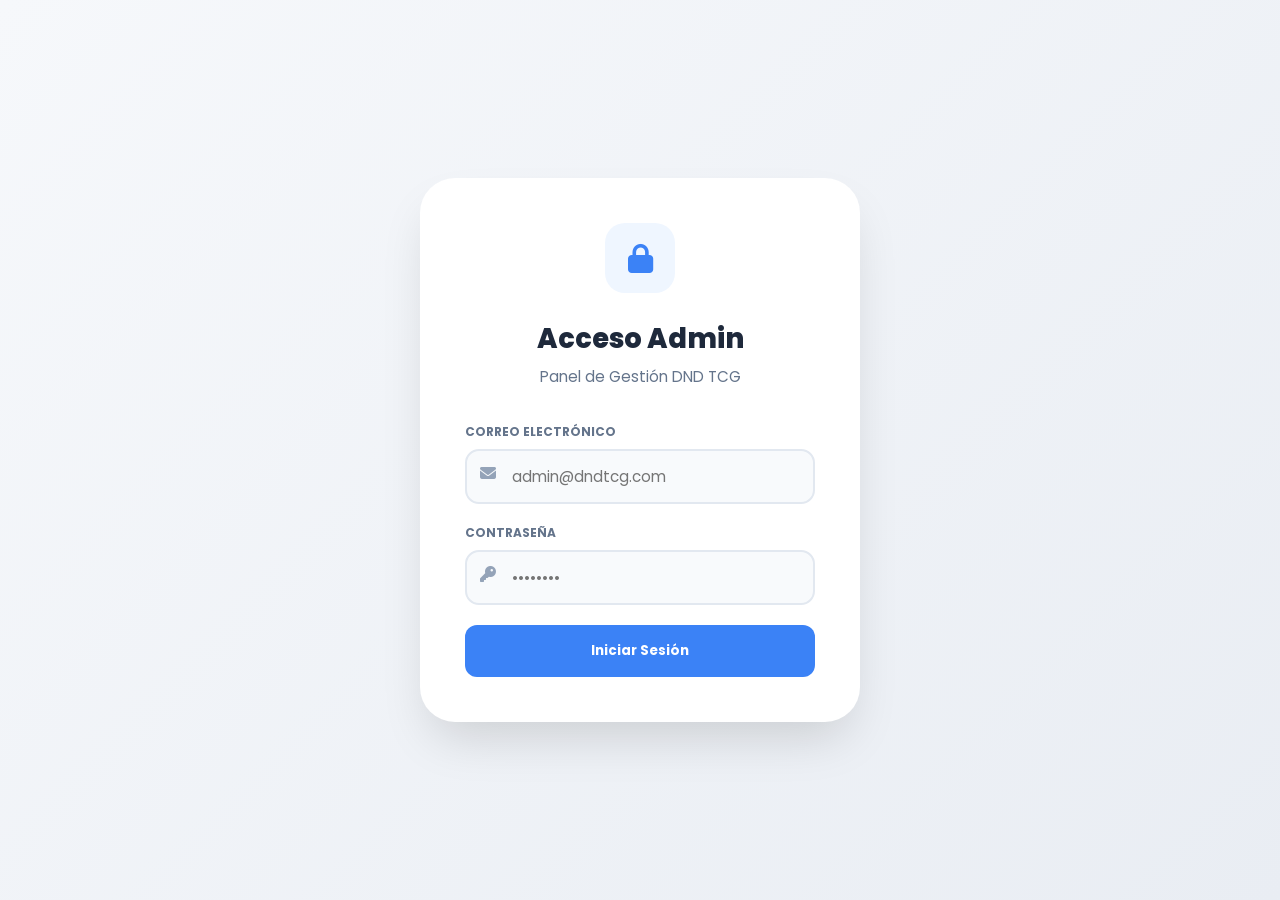
==== admin.html @ 1889fa7a "Update admin.html" ====
<!DOCTYPE html>
<html lang="es">
<head>
    <meta charset="UTF-8">
    <meta name="viewport" content="width=device-width, initial-scale=1.0">
    <title>DND TCG Admin - Panel Profesional</title>
    <link href="https://fonts.googleapis.com/css2?family=Poppins:wght@300;400;500;600;700&display=swap" rel="stylesheet">
    <link rel="stylesheet" href="https://cdnjs.cloudflare.com/ajax/libs/font-awesome/6.4.0/css/all.min.css">
    <script src="https://cdn.jsdelivr.net/npm/chart.js"></script>
    
    <style>
        * { margin: 0; padding: 0; box-sizing: border-box; font-family: 'Poppins', sans-serif; }
        body { background-color: #f1f5f9; color: #334155; overflow-x: hidden; }

        /* --- LOGIN --- */
        #loginModal { 
            display: flex; position: fixed; top: 0; left: 0; 
            width: 100vw; height: 100vh; background: linear-gradient(135deg, #f6f8fb 0%, #e9edf3 100%); 
            z-index: 99999; align-items: center; justify-content: center;
        }
        .login-card {
            background: white; padding: 45px; border-radius: 35px; width: 95%; max-width: 440px; 
            box-shadow: 0 25px 50px -12px rgba(0,0,0,0.15); text-align: center;
        }
        .login-icon {
            width: 70px; height: 70px; background: #eff6ff; border-radius: 20px; 
            display: flex; align-items: center; justify-content: center; margin: 0 auto 25px;
        }
        .login-field { position: relative; margin-bottom: 20px; text-align: left; }
        .login-field i { position: absolute; left: 15px; top: 42px; color: #94a3b8; }
        .login-field label { display: block; font-size: 0.75rem; font-weight: 700; color: #64748b; margin-bottom: 8px; text-transform: uppercase; }
        .login-field input { width: 100%; padding: 14px 15px 14px 45px; border: 2px solid #e2e8f0; border-radius: 14px; font-size: 0.95rem; outline: none; background: #f8fafc; transition: 0.3s; }
        .login-field input:focus { border-color: #3b82f6; background: white; box-shadow: 0 0 0 4px rgba(59, 130, 246, 0.1); }

        /* --- LAYOUT --- */
        .admin-container { display: none; min-height: 100vh; flex-direction: row; }
        .sidebar { width: 260px; background: #1e293b; color: white; display: flex; flex-direction: column; height: 100vh; position: sticky; top: 0; z-index: 1001; }
        .sidebar-header { padding: 25px; border-bottom: 1px solid #334155; }
        .nav-link { display: flex; align-items: center; gap: 12px; padding: 15px 25px; color: #94a3b8; text-decoration: none; transition: 0.3s; }
        .nav-link:hover, .nav-link.active { background: #334155; color: white; border-left: 4px solid #3b82f6; }

        .main-content { flex: 1; padding: 20px; width: 100%; overflow-x: hidden; }
        .main-header { display: flex; justify-content: space-between; align-items: center; margin-bottom: 25px; }

        /* --- DASHBOARD --- */
        .dashboard-stats { display: grid; grid-template-columns: repeat(auto-fit, minmax(200px, 1fr)); gap: 15px; }
        .stat-card { background: white; padding: 20px; border-radius: 20px; box-shadow: 0 4px 6px rgba(0,0,0,0.05); }
        .stat-card h3 { font-size: 0.75rem; color: #64748b; text-transform: uppercase; margin-bottom: 8px; }
        .stat-card p { font-size: 1.8rem; font-weight: 700; color: #1e293b; }

        /* --- TABLAS --- */
        .table-responsive { background: white; border-radius: 16px; overflow-x: auto; box-shadow: 0 4px 6px -1px rgba(0,0,0,0.1); margin-top: 10px; }
        table { width: 100%; border-collapse: collapse; min-width: 600px; }
        th { background: #f8fafc; padding: 12px 15px; font-size: 0.7rem; text-transform: uppercase; color: #64748b; font-weight: 700; text-align: left; }
        td { padding: 12px 15px; border-bottom: 1px solid #f1f5f9; font-size: 0.85rem; }

        /* --- MODALES --- */
        .admin-modal { display: none; position: fixed; top: 0; left: 0; width: 100%; height: 100%; background: rgba(15, 23, 42, 0.8); z-index: 2000; align-items: center; justify-content: center; backdrop-filter: blur(4px); padding: 15px; }
        .admin-modal-content { background: white; padding: 30px; border-radius: 28px; position: relative; width: 100%; max-width: 500px; max-height: 95vh; overflow-y: auto; box-shadow: 0 25px 50px -12px rgba(0, 0, 0, 0.25); }
        .admin-modal-content.wide { max-width: 880px; }
        .close-button { position: absolute; top: 20px; right: 20px; font-size: 1.4rem; cursor: pointer; color: #94a3b8; border: none; background: none; }

        .confirm-button { background: #3b82f6; color: white; border: none; padding: 14px 20px; border-radius: 12px; font-weight: 700; cursor: pointer; transition: 0.2s; }
        .add-button { background: #3b82f6; color: white; width: 42px; height: 42px; border-radius: 10px; border: none; font-size: 1.2rem; cursor: pointer; display: flex; align-items: center; justify-content: center; }

        /* --- BUSCADORES --- */
        .search-bar-container { position: relative; flex: 1; max-width: 300px; }
        .search-bar-container i { position: absolute; left: 12px; top: 50%; transform: translateY(-50%); color: #94a3b8; }
        .search-bar-container input { width: 100%; padding: 10px 15px 10px 35px; border: 1.5px solid #e2e8f0; border-radius: 12px; outline: none; transition: 0.2s; }

        @keyframes fadeIn { from { opacity: 0; transform: translateY(10px); } to { opacity: 1; transform: translateY(0); } }

        @media (max-width: 768px) {
            .sidebar { transform: translateX(-100%); position: fixed; }
            .admin-modal-content.wide { max-width: 95%; }
        }
    </style>
</head>
<body>

    <!-- MODAL DE LOGIN -->
    <div id="loginModal">
        <div class="login-card">
            <div class="login-icon"><i class="fas fa-lock" style="color: #3b82f6; font-size: 1.8rem;"></i></div>
            <h2 style="font-weight: 800; color: #1e293b; margin-bottom: 5px; font-size: 1.7rem;">Acceso Admin</h2>
            <p style="color: #64748b; font-size: 0.95rem; margin-bottom: 35px;">Panel de Gestión DND TCG</p>
            <form id="loginForm">
                <div class="login-field">
                    <label>Correo Electrónico</label>
                    <input type="email" id="username" placeholder="admin@dndtcg.com" required>
                    <i class="fas fa-envelope"></i>
                </div>
                <div class="login-field">
                    <label>Contraseña</label>
                    <input type="password" id="password" placeholder="••••••••" required>
                    <i class="fas fa-key"></i>
                </div>
                <button type="submit" id="loginBtnSubmit" class="confirm-button" style="width: 100%; padding: 16px;">Iniciar Sesión</button>
            </form>
            <p id="loginMessage" style="color: #ef4444; margin-top: 20px; font-size: 0.85rem; display: none;"></p>
        </div>
    </div>

    <!-- PANEL ADMIN -->
    <div class="admin-container" id="adminContainer">
        <aside class="sidebar">
            <div class="sidebar-header"><h3 style="font-weight: 800;">DND TCG Admin</h3></div>
            <nav class="sidebar-nav">
                <a href="#" data-section="dashboard-section" class="nav-link active"><i class="fas fa-chart-line"></i> Dashboard</a>
                <a href="#" data-section="comparison-section" class="nav-link"><i class="fas fa-balance-scale"></i> Comparativa</a>
                <a href="#" data-section="cards-section" class="nav-link"><i class="fas fa-clone"></i> Gestión de Cartas</a>
                <a href="#" data-section="sealed-products-section" class="nav-link"><i class="fas fa-box"></i> Sellados</a>
                <a href="#" data-section="categories-section" class="nav-link"><i class="fas fa-tags"></i> Categorías</a>
                <a href="#" data-section="orders-section" class="nav-link"><i class="fas fa-shopping-cart"></i> Pedidos</a>
            </nav>
            <div style="padding: 20px; border-top: 1px solid #334155;">
                <a href="#" id="nav-logout-btn" style="color: #f87171; text-decoration: none; display: flex; align-items: center; gap: 10px; font-size: 0.9rem;"><i class="fas fa-sign-out-alt"></i> Cerrar Sesión</a>
            </div>
        </aside>

        <main class="main-content">
            <header class="main-header"><h2 id="main-title" style="font-weight: 800;">Dashboard</h2></header>

            <!-- SECCIÓN DASHBOARD -->
            <section id="dashboard-section" class="admin-section active">
                <div class="dashboard-stats">
                    <div class="stat-card"><h3>Total Cartas</h3><p id="totalCardsCount">0</p></div>
                    <div class="stat-card"><h3>Sin Stock</h3><p id="outOfStockCount" style="color: #ef4444;">0</p></div>
                    <div class="stat-card"><h3>Sellados</h3><p id="sealedCount">0</p></div>
                </div>
            </section>

            <!-- SECCIÓN CARTAS -->
            <section id="cards-section" class="admin-section">
                <div style="display: flex; justify-content: space-between; align-items: center; margin-bottom: 25px; gap: 15px;">
                    <div class="search-bar-container"><i class="fas fa-search"></i><input type="text" id="inventorySearch" placeholder="Nombre o código..."></div>
                    <div style="display: flex; gap: 10px;">
                        <button id="openScannerBtn" class="confirm-button" style="background: #10b981;"><i class="fas fa-search"></i> TCG Player</button>
                        <button id="addCardBtn" class="add-button">+</button>
                    </div>
                </div>
                <div class="table-responsive"><table id="cardsTable"><thead><tr><th>Imagen</th><th>Nombre</th><th>Código</th><th>Precio</th><th>Stock</th><th>Acciones</th></tr></thead><tbody></tbody></table></div>
            </section>

            <!-- SECCIÓN COMPARATIVA -->
            <section id="comparison-section" class="admin-section">
                <div style="background: white; padding: 25px; border-radius: 24px; box-shadow: 0 4px 12px rgba(0,0,0,0.05);">
                    <h3 style="margin-bottom: 15px;">Comparativa de Mercado</h3>
                    <div style="display: flex; gap: 12px; margin-bottom: 20px;">
                        <input type="text" id="compSearchInput" placeholder="Ej: 028/151" style="flex: 1; padding: 14px; border: 1.5px solid #e2e8f0; border-radius: 14px;">
                        <button id="btnCompareSearch" class="confirm-button">Analizar</button>
                    </div>
                    <div id="comparisonResults" style="display: none;">
                        <canvas id="priceTrendChart" style="max-height: 300px; width: 100%;"></canvas>
                    </div>
                </div>
            </section>

            <!-- SECCIONES DE RELLENO (SELLADOS, CATEGORIAS, PEDIDOS) -->
            <section id="sealed-products-section" class="admin-section">
                <div style="display: flex; justify-content: space-between; align-items: center; margin-bottom: 25px;">
                    <h3>Productos Sellados</h3>
                    <button id="addSealedProductBtn" class="add-button">+</button>
                </div>
                <div class="table-responsive"><table id="sealedProductsTable"><thead><tr><th>Imagen</th><th>Nombre</th><th>Categoría</th><th>Precio</th><th>Stock</th><th>Acciones</th></tr></thead><tbody></tbody></table></div>
            </section>

            <section id="categories-section" class="admin-section">
                <div style="display: flex; justify-content: space-between; align-items: center; margin-bottom: 25px;">
                    <h3>Categorías</h3>
                    <button id="addCategoryBtn" class="add-button">+</button>
                </div>
                <div class="table-responsive" style="max-width: 600px;"><table id="categoriesTable"><thead><tr><th>Nombre</th><th>Acciones</th></tr></thead><tbody></tbody></table></div>
            </section>

            <section id="orders-section" class="admin-section">
                <h3>Pedidos Recientes</h3>
                <div class="table-responsive"><table id="ordersTable"><thead><tr><th>ID</th><th>Cliente</th><th>Total</th><th>Estado</th><th>Acciones</th></tr></thead><tbody></tbody></table></div>
            </section>
        </main>
    </div>

    <!-- MODAL CARTA -->
    <div id="cardModal" class="admin-modal">
        <div class="admin-modal-content wide">
            <button class="close-button" onclick="window.closeModalUI(document.getElementById('cardModal'))">&times;</button>
            <h3 id="cardModalTitle" style="font-weight: 800; text-align: center; margin-bottom: 20px;">Gestionar Carta</h3>
            <div style="display: flex; gap: 30px; flex-wrap: wrap;">
                <div style="flex: 1.2; min-width: 300px;">
                    <form id="cardForm">
                        <input type="hidden" id="cardId">
                        <div style="display: flex; flex-direction: column; gap: 12px;">
                            <div class="login-field"><label>Nombre</label><input type="text" id="cardName" required></div>
                            <div style="display: flex; gap: 10px;">
                                <div class="login-field" style="flex: 1;"><label>Código</label><input type="text" id="cardCode" required></div>
                                <div class="login-field" style="flex: 1;"><label>Stock</label><input type="number" id="cardStock" required></div>
                            </div>
                            <div class="login-field"><label>Precio ($)</label><input type="number" step="0.01" id="cardPrice" required></div>
                            <div class="login-field"><label>URL Imagen</label><input type="url" id="cardImage"></div>
                            <button type="submit" class="confirm-button" style="width: 100%;">Guardar Carta</button>
                        </div>
                    </form>
                </div>
                <div style="flex: 1; text-align: center; min-width: 250px;">
                    <div id="imagePreviewContainer" style="min-height:300px; display:flex; align-items:center; justify-content:center; background:#f8fafc; border-radius:20px; border:1.5px solid #e2e8f0;">
                        <i class="fas fa-image" id="placeholderIcon" style="font-size:4rem; color:#e2e8f0;"></i>
                        <img id="cardImagePreview" src="" style="max-width:100%; max-height:350px; display:none; border-radius:14px;">
                    </div>
                </div>
            </div>
        </div>
    </div>

    <!-- OTROS MODALES -->
    <div id="sealedProductModal" class="admin-modal">
        <div class="admin-modal-content">
            <button class="close-button" onclick="window.closeModalUI(document.getElementById('sealedProductModal'))">&times;</button>
            <h3 style="text-align: center; margin-bottom: 20px;">Producto Sellado</h3>
            <form id="sealedProductForm">
                <input type="hidden" id="sealedProductId">
                <div class="login-field"><label>Nombre</label><input type="text" id="sealedProductName" required></div>
                <div class="login-field"><label>Categoría</label><select id="sealedProductCategory" style="width:100%; padding:14px; border-radius:14px; border:2px solid #e2e8f0;"></select></div>
                <div style="display:flex; gap:10px;">
                    <div class="login-field" style="flex:1;"><label>Precio</label><input type="number" step="0.01" id="sealedProductPrice" required></div>
                    <div class="login-field" style="flex:1;"><label>Stock</label><input type="number" id="sealedProductStock" required></div>
                </div>
                <div class="login-field"><label>URL Imagen</label><input type="url" id="sealedProductImage"></div>
                <button type="submit" class="confirm-button" style="width: 100%;">Guardar</button>
            </form>
        </div>
    </div>

    <div id="categoryModal" class="admin-modal">
        <div class="admin-modal-content">
            <button class="close-button" onclick="window.closeModalUI(document.getElementById('categoryModal'))">&times;</button>
            <h3 style="text-align: center; margin-bottom: 20px;">Categoría</h3>
            <form id="categoryForm">
                <input type="hidden" id="categoryId">
                <div class="login-field"><label>Nombre</label><input type="text" id="categoryName" required></div>
                <button type="submit" class="confirm-button" style="width: 100%;">Guardar</button>
            </form>
        </div>
    </div>

    <div id="alertModal" class="admin-modal">
        <div class="admin-modal-content" style="text-align: center; max-width: 400px;">
            <i class="fas fa-exclamation-circle" style="font-size: 3rem; color: #f59e0b; margin-bottom: 15px;"></i>
            <h3 id="alertTitle">Atención</h3>
            <p id="alertText" style="margin: 15px 0 25px; color: #64748b;"></p>
            <button class="confirm-button" onclick="window.closeModalUI(document.getElementById('alertModal'))" style="width: 100%;">Entendido</button>
        </div>
    </div>

    <div id="scannerModal" class="admin-modal">
        <div class="admin-modal-content" style="max-width: 450px;">
            <div id="quickSearchContent" style="position: relative;"></div>
        </div>
    </div>

    <script type="module" src="js/admin.js"></script>
</body>
</html>
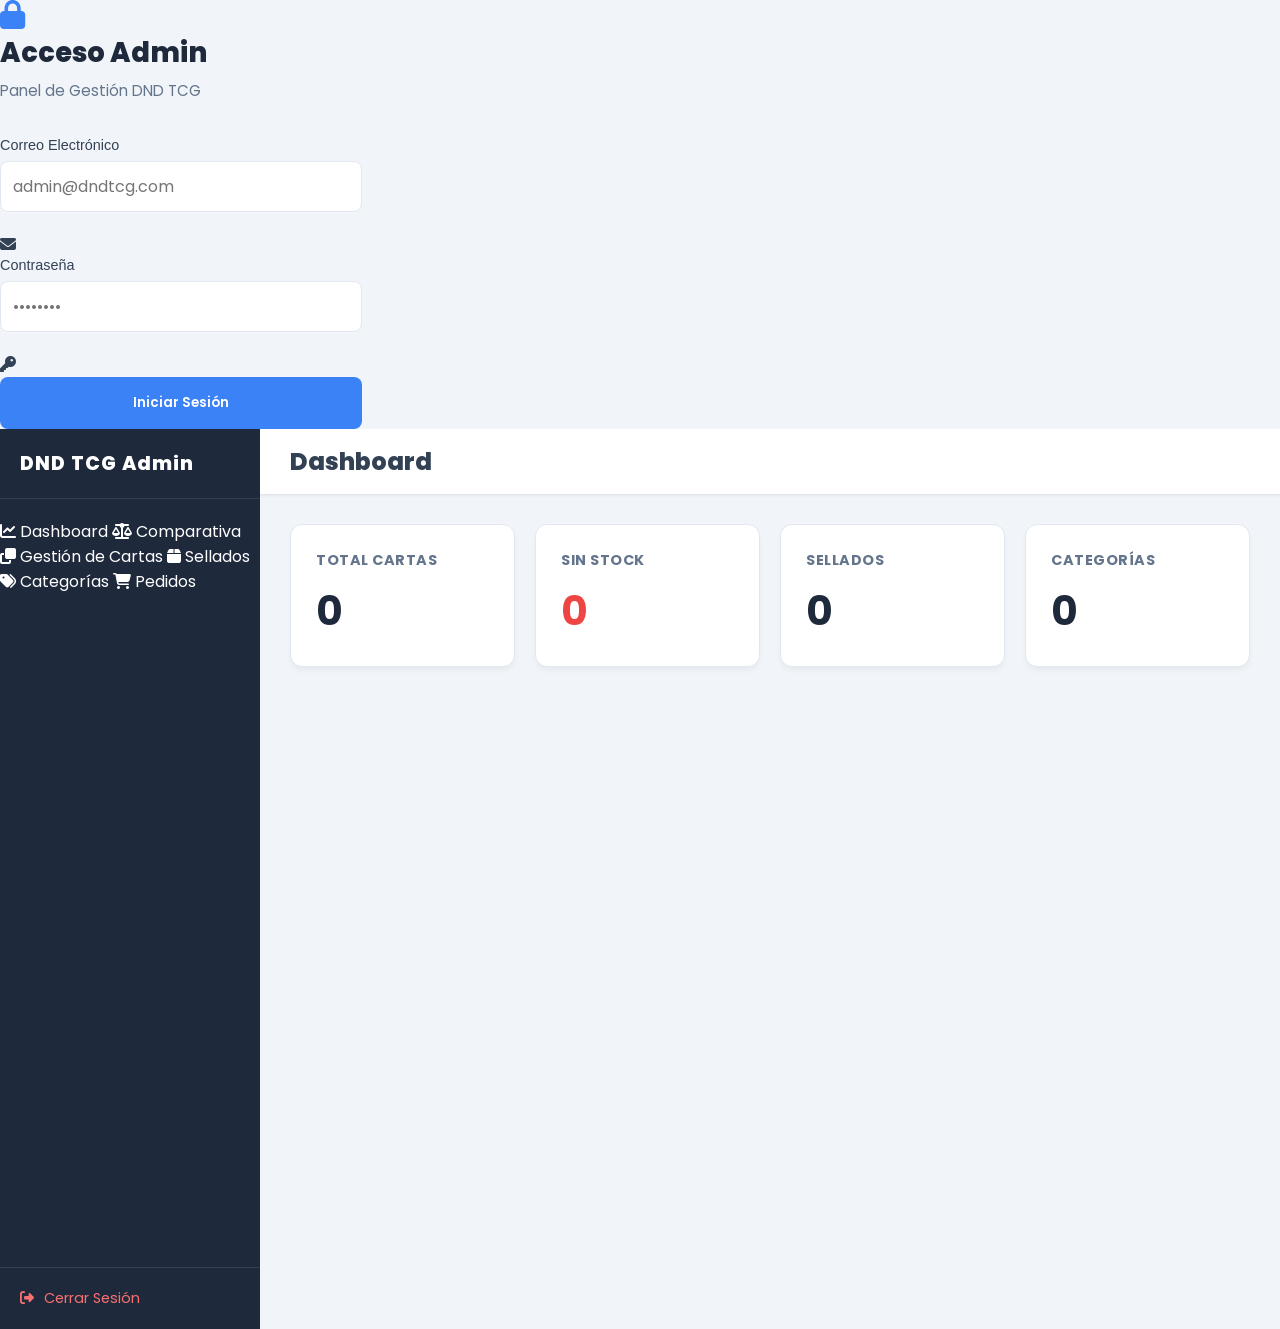
==== commit 77990a75: "Update admin.html" ====
--- a/admin.html
+++ b/admin.html
@@ -4,79 +4,18 @@
     <meta charset="UTF-8">
     <meta name="viewport" content="width=device-width, initial-scale=1.0">
     <title>DND TCG Admin - Panel Profesional</title>
+    <!-- Google Fonts -->
     <link href="https://fonts.googleapis.com/css2?family=Poppins:wght@300;400;500;600;700&display=swap" rel="stylesheet">
+    <!-- Font Awesome -->
     <link rel="stylesheet" href="https://cdnjs.cloudflare.com/ajax/libs/font-awesome/6.4.0/css/all.min.css">
+    <!-- CSS Externo -->
+    <link rel="stylesheet" href="css/admin.css">
+    <!-- Chart.js -->
     <script src="https://cdn.jsdelivr.net/npm/chart.js"></script>
-    
-    <style>
-        * { margin: 0; padding: 0; box-sizing: border-box; font-family: 'Poppins', sans-serif; }
-        body { background-color: #f1f5f9; color: #334155; overflow-x: hidden; }
-
-        /* --- LOGIN --- */
-        #loginModal { 
-            display: flex; position: fixed; top: 0; left: 0; 
-            width: 100vw; height: 100vh; background: linear-gradient(135deg, #f6f8fb 0%, #e9edf3 100%); 
-            z-index: 99999; align-items: center; justify-content: center;
-        }
-        .login-card {
-            background: white; padding: 45px; border-radius: 35px; width: 95%; max-width: 440px; 
-            box-shadow: 0 25px 50px -12px rgba(0,0,0,0.15); text-align: center;
-        }
-        .login-icon {
-            width: 70px; height: 70px; background: #eff6ff; border-radius: 20px; 
-            display: flex; align-items: center; justify-content: center; margin: 0 auto 25px;
-        }
-        .login-field { position: relative; margin-bottom: 20px; text-align: left; }
-        .login-field i { position: absolute; left: 15px; top: 42px; color: #94a3b8; }
-        .login-field label { display: block; font-size: 0.75rem; font-weight: 700; color: #64748b; margin-bottom: 8px; text-transform: uppercase; }
-        .login-field input { width: 100%; padding: 14px 15px 14px 45px; border: 2px solid #e2e8f0; border-radius: 14px; font-size: 0.95rem; outline: none; background: #f8fafc; transition: 0.3s; }
-        .login-field input:focus { border-color: #3b82f6; background: white; box-shadow: 0 0 0 4px rgba(59, 130, 246, 0.1); }
-
-        /* --- LAYOUT --- */
-        .admin-container { display: none; min-height: 100vh; flex-direction: row; }
-        .sidebar { width: 260px; background: #1e293b; color: white; display: flex; flex-direction: column; height: 100vh; position: sticky; top: 0; z-index: 1001; }
-        .sidebar-header { padding: 25px; border-bottom: 1px solid #334155; }
-        .nav-link { display: flex; align-items: center; gap: 12px; padding: 15px 25px; color: #94a3b8; text-decoration: none; transition: 0.3s; }
-        .nav-link:hover, .nav-link.active { background: #334155; color: white; border-left: 4px solid #3b82f6; }
-
-        .main-content { flex: 1; padding: 20px; width: 100%; overflow-x: hidden; }
-        .main-header { display: flex; justify-content: space-between; align-items: center; margin-bottom: 25px; }
-
-        /* --- DASHBOARD --- */
-        .dashboard-stats { display: grid; grid-template-columns: repeat(auto-fit, minmax(200px, 1fr)); gap: 15px; }
-        .stat-card { background: white; padding: 20px; border-radius: 20px; box-shadow: 0 4px 6px rgba(0,0,0,0.05); }
-        .stat-card h3 { font-size: 0.75rem; color: #64748b; text-transform: uppercase; margin-bottom: 8px; }
-        .stat-card p { font-size: 1.8rem; font-weight: 700; color: #1e293b; }
-
-        /* --- TABLAS --- */
-        .table-responsive { background: white; border-radius: 16px; overflow-x: auto; box-shadow: 0 4px 6px -1px rgba(0,0,0,0.1); margin-top: 10px; }
-        table { width: 100%; border-collapse: collapse; min-width: 600px; }
-        th { background: #f8fafc; padding: 12px 15px; font-size: 0.7rem; text-transform: uppercase; color: #64748b; font-weight: 700; text-align: left; }
-        td { padding: 12px 15px; border-bottom: 1px solid #f1f5f9; font-size: 0.85rem; }
-
-        /* --- MODALES --- */
-        .admin-modal { display: none; position: fixed; top: 0; left: 0; width: 100%; height: 100%; background: rgba(15, 23, 42, 0.8); z-index: 2000; align-items: center; justify-content: center; backdrop-filter: blur(4px); padding: 15px; }
-        .admin-modal-content { background: white; padding: 30px; border-radius: 28px; position: relative; width: 100%; max-width: 500px; max-height: 95vh; overflow-y: auto; box-shadow: 0 25px 50px -12px rgba(0, 0, 0, 0.25); }
-        .admin-modal-content.wide { max-width: 880px; }
-        .close-button { position: absolute; top: 20px; right: 20px; font-size: 1.4rem; cursor: pointer; color: #94a3b8; border: none; background: none; }
-
-        .confirm-button { background: #3b82f6; color: white; border: none; padding: 14px 20px; border-radius: 12px; font-weight: 700; cursor: pointer; transition: 0.2s; }
-        .add-button { background: #3b82f6; color: white; width: 42px; height: 42px; border-radius: 10px; border: none; font-size: 1.2rem; cursor: pointer; display: flex; align-items: center; justify-content: center; }
-
-        /* --- BUSCADORES --- */
-        .search-bar-container { position: relative; flex: 1; max-width: 300px; }
-        .search-bar-container i { position: absolute; left: 12px; top: 50%; transform: translateY(-50%); color: #94a3b8; }
-        .search-bar-container input { width: 100%; padding: 10px 15px 10px 35px; border: 1.5px solid #e2e8f0; border-radius: 12px; outline: none; transition: 0.2s; }
-
-        @keyframes fadeIn { from { opacity: 0; transform: translateY(10px); } to { opacity: 1; transform: translateY(0); } }
-
-        @media (max-width: 768px) {
-            .sidebar { transform: translateX(-100%); position: fixed; }
-            .admin-modal-content.wide { max-width: 95%; }
-        }
-    </style>
 </head>
 <body>
+
+    <div class="sidebar-overlay" id="sidebarOverlay"></div>
 
     <!-- MODAL DE LOGIN -->
     <div id="loginModal">
@@ -103,52 +42,65 @@
 
     <!-- PANEL ADMIN -->
     <div class="admin-container" id="adminContainer">
-        <aside class="sidebar">
+        <aside class="sidebar" id="sidebarMenu">
             <div class="sidebar-header"><h3 style="font-weight: 800;">DND TCG Admin</h3></div>
             <nav class="sidebar-nav">
-                <a href="#" data-section="dashboard-section" class="nav-link active"><i class="fas fa-chart-line"></i> Dashboard</a>
-                <a href="#" data-section="comparison-section" class="nav-link"><i class="fas fa-balance-scale"></i> Comparativa</a>
-                <a href="#" data-section="cards-section" class="nav-link"><i class="fas fa-clone"></i> Gestión de Cartas</a>
-                <a href="#" data-section="sealed-products-section" class="nav-link"><i class="fas fa-box"></i> Sellados</a>
-                <a href="#" data-section="categories-section" class="nav-link"><i class="fas fa-tags"></i> Categorías</a>
-                <a href="#" data-section="orders-section" class="nav-link"><i class="fas fa-shopping-cart"></i> Pedidos</a>
+                <a class="nav-link active" data-section="dashboard-section"><i class="fas fa-chart-line"></i> Dashboard</a>
+                <a class="nav-link" data-section="comparison-section"><i class="fas fa-balance-scale"></i> Comparativa</a>
+                <a class="nav-link" data-section="cards-section"><i class="fas fa-clone"></i> Gestión de Cartas</a>
+                <a class="nav-link" data-section="sealed-products-section"><i class="fas fa-box"></i> Sellados</a>
+                <a class="nav-link" data-section="categories-section"><i class="fas fa-tags"></i> Categorías</a>
+                <a class="nav-link" data-section="orders-section"><i class="fas fa-shopping-cart"></i> Pedidos</a>
             </nav>
             <div style="padding: 20px; border-top: 1px solid #334155;">
-                <a href="#" id="nav-logout-btn" style="color: #f87171; text-decoration: none; display: flex; align-items: center; gap: 10px; font-size: 0.9rem;"><i class="fas fa-sign-out-alt"></i> Cerrar Sesión</a>
+                <a id="nav-logout-btn" style="color: #f87171; text-decoration: none; display: flex; align-items: center; gap: 10px; font-size: 0.9rem; cursor: pointer;" onclick="window.logoutUI()"><i class="fas fa-sign-out-alt"></i> Cerrar Sesión</a>
             </div>
         </aside>
 
         <main class="main-content">
             <header class="main-header"><h2 id="main-title" style="font-weight: 800;">Dashboard</h2></header>
 
-            <!-- SECCIÓN DASHBOARD -->
+            <!-- SECCIONES -->
             <section id="dashboard-section" class="admin-section active">
                 <div class="dashboard-stats">
                     <div class="stat-card"><h3>Total Cartas</h3><p id="totalCardsCount">0</p></div>
                     <div class="stat-card"><h3>Sin Stock</h3><p id="outOfStockCount" style="color: #ef4444;">0</p></div>
                     <div class="stat-card"><h3>Sellados</h3><p id="sealedCount">0</p></div>
-                </div>
-            </section>
-
-            <!-- SECCIÓN CARTAS -->
+                    <div class="stat-card"><h3>Categorías</h3><p id="uniqueCategoriesCount">0</p></div>
+                </div>
+            </section>
+
             <section id="cards-section" class="admin-section">
                 <div style="display: flex; justify-content: space-between; align-items: center; margin-bottom: 25px; gap: 15px;">
-                    <div class="search-bar-container"><i class="fas fa-search"></i><input type="text" id="inventorySearch" placeholder="Nombre o código..."></div>
+                    <div class="search-bar-container">
+                        <i class="fas fa-search"></i>
+                        <input type="text" id="inventorySearch" placeholder="Nombre o código...">
+                    </div>
                     <div style="display: flex; gap: 10px;">
-                        <button id="openScannerBtn" class="confirm-button" style="background: #10b981;"><i class="fas fa-search"></i> TCG Player</button>
-                        <button id="addCardBtn" class="add-button">+</button>
-                    </div>
-                </div>
-                <div class="table-responsive"><table id="cardsTable"><thead><tr><th>Imagen</th><th>Nombre</th><th>Código</th><th>Precio</th><th>Stock</th><th>Acciones</th></tr></thead><tbody></tbody></table></div>
-            </section>
-
-            <!-- SECCIÓN COMPARATIVA -->
+                        <button class="confirm-button" style="background: #10b981;" onclick="window.openModalUI(document.getElementById('scannerModal'))">
+                            <i class="fas fa-search"></i> TCG Player
+                        </button>
+                        <button id="addCardBtn" class="add-button" onclick="window.openNewCardModal()">
+                            <i class="fas fa-plus"></i>
+                        </button>
+                    </div>
+                </div>
+                <div class="table-responsive">
+                    <table id="cardsTable">
+                        <thead>
+                            <tr><th>Imagen</th><th>Nombre</th><th>Código</th><th>Precio</th><th>Stock</th><th>Acciones</th></tr>
+                        </thead>
+                        <tbody></tbody>
+                    </table>
+                </div>
+            </section>
+
             <section id="comparison-section" class="admin-section">
-                <div style="background: white; padding: 25px; border-radius: 24px; box-shadow: 0 4px 12px rgba(0,0,0,0.05);">
+                <div class="comparison-container" style="background: white; padding: 25px; border-radius: 24px; box-shadow: 0 4px 12px rgba(0,0,0,0.05);">
                     <h3 style="margin-bottom: 15px;">Comparativa de Mercado</h3>
                     <div style="display: flex; gap: 12px; margin-bottom: 20px;">
                         <input type="text" id="compSearchInput" placeholder="Ej: 028/151" style="flex: 1; padding: 14px; border: 1.5px solid #e2e8f0; border-radius: 14px;">
-                        <button id="btnCompareSearch" class="confirm-button">Analizar</button>
+                        <button class="confirm-button" onclick="window.handleMarketComparisonUI()">Analizar</button>
                     </div>
                     <div id="comparisonResults" style="display: none;">
                         <canvas id="priceTrendChart" style="max-height: 300px; width: 100%;"></canvas>
@@ -156,26 +108,46 @@
                 </div>
             </section>
 
-            <!-- SECCIONES DE RELLENO (SELLADOS, CATEGORIAS, PEDIDOS) -->
             <section id="sealed-products-section" class="admin-section">
                 <div style="display: flex; justify-content: space-between; align-items: center; margin-bottom: 25px;">
                     <h3>Productos Sellados</h3>
-                    <button id="addSealedProductBtn" class="add-button">+</button>
-                </div>
-                <div class="table-responsive"><table id="sealedProductsTable"><thead><tr><th>Imagen</th><th>Nombre</th><th>Categoría</th><th>Precio</th><th>Stock</th><th>Acciones</th></tr></thead><tbody></tbody></table></div>
+                    <button class="add-button" onclick="window.openNewSealedModal()"><i class="fas fa-plus"></i></button>
+                </div>
+                <div class="table-responsive">
+                    <table id="sealedProductsTable">
+                        <thead>
+                            <tr><th>Imagen</th><th>Nombre</th><th>Categoría</th><th>Precio</th><th>Stock</th><th>Acciones</th></tr>
+                        </thead>
+                        <tbody></tbody>
+                    </table>
+                </div>
             </section>
 
             <section id="categories-section" class="admin-section">
                 <div style="display: flex; justify-content: space-between; align-items: center; margin-bottom: 25px;">
                     <h3>Categorías</h3>
-                    <button id="addCategoryBtn" class="add-button">+</button>
-                </div>
-                <div class="table-responsive" style="max-width: 600px;"><table id="categoriesTable"><thead><tr><th>Nombre</th><th>Acciones</th></tr></thead><tbody></tbody></table></div>
+                    <button class="add-button" onclick="window.openNewCategoryModal()"><i class="fas fa-plus"></i></button>
+                </div>
+                <div class="table-responsive" style="max-width: 600px;">
+                    <table id="categoriesTable">
+                        <thead>
+                            <tr><th>Nombre</th><th>Acciones</th></tr>
+                        </thead>
+                        <tbody></tbody>
+                    </table>
+                </div>
             </section>
 
             <section id="orders-section" class="admin-section">
                 <h3>Pedidos Recientes</h3>
-                <div class="table-responsive"><table id="ordersTable"><thead><tr><th>ID</th><th>Cliente</th><th>Total</th><th>Estado</th><th>Acciones</th></tr></thead><tbody></tbody></table></div>
+                <div class="table-responsive">
+                    <table id="ordersTable">
+                        <thead>
+                            <tr><th>ID</th><th>Cliente</th><th>Total</th><th>Estado</th><th>Acciones</th></tr>
+                        </thead>
+                        <tbody></tbody>
+                    </table>
+                </div>
             </section>
         </main>
     </div>
@@ -211,7 +183,7 @@
         </div>
     </div>
 
-    <!-- OTROS MODALES -->
+    <!-- MODALES DE APOYO -->
     <div id="sealedProductModal" class="admin-modal">
         <div class="admin-modal-content">
             <button class="close-button" onclick="window.closeModalUI(document.getElementById('sealedProductModal'))">&times;</button>
@@ -257,6 +229,7 @@
         </div>
     </div>
 
+    <!-- Script Principal como Módulo -->
     <script type="module" src="js/admin.js"></script>
 </body>
 </html>
--- a/css/admin.css
+++ b/css/admin.css
@@ -0,0 +1,638 @@
+/* ==========================================================================
+   RESET Y VARIABLES GLOBALES
+   ========================================================================== */
+* {
+    margin: 0;
+    padding: 0;
+    box-sizing: border-box;
+    font-family: 'Poppins', sans-serif;
+}
+
+:root {
+    --bg-color: #f1f5f9;
+    --sidebar-bg: #1e293b;
+    --sidebar-hover: #334155;
+    --text-main: #334155;
+    --text-muted: #64748b;
+    --primary: #3b82f6;
+    --primary-hover: #2563eb;
+    --danger: #ef4444;
+    --danger-hover: #dc2626;
+    --success: #10b981;
+    --card-bg: #ffffff;
+    --border-color: #e2e8f0;
+}
+
+body {
+    background-color: var(--bg-color);
+    color: var(--text-main);
+}
+
+/* ==========================================================================
+   ESTRUCTURA PRINCIPAL (LAYOUT)
+   ========================================================================== */
+.admin-container {
+    display: flex;
+    min-height: 100vh;
+    width: 100%;
+}
+
+/* --- Barra Lateral (Sidebar) --- */
+.sidebar {
+    width: 260px;
+    background-color: var(--sidebar-bg);
+    color: white;
+    flex-shrink: 0;
+    display: flex;
+    flex-direction: column;
+    transition: transform 0.3s ease;
+    z-index: 50;
+}
+
+.sidebar-header {
+    padding: 20px;
+    border-bottom: 1px solid rgba(255, 255, 255, 0.1);
+    display: flex;
+    justify-content: space-between;
+    align-items: center;
+}
+
+.sidebar-header h3 {
+    font-size: 1.2rem;
+    font-weight: 600;
+    letter-spacing: 1px;
+}
+
+.close-sidebar-btn {
+    display: none;
+    background: none;
+    border: none;
+    color: white;
+    font-size: 1.2rem;
+    cursor: pointer;
+}
+
+.sidebar-nav {
+    padding-top: 20px;
+    flex-grow: 1;
+}
+
+.sidebar-nav ul {
+    list-style: none;
+}
+
+.sidebar-nav ul li a {
+    display: flex;
+    align-items: center;
+    padding: 15px 20px;
+    color: #cbd5e1;
+    text-decoration: none;
+    transition: all 0.2s;
+    gap: 10px;
+}
+
+.sidebar-nav ul li a:hover,
+.sidebar-nav ul li a.active {
+    background-color: var(--sidebar-hover);
+    color: white;
+    border-left: 4px solid var(--primary);
+}
+
+/* --- Contenido Principal --- */
+.main-content {
+    flex-grow: 1;
+    display: flex;
+    flex-direction: column;
+    width: calc(100% - 260px);
+    height: 100vh;
+    overflow-y: auto;
+}
+
+.main-header {
+    background-color: var(--card-bg);
+    padding: 15px 30px;
+    display: flex;
+    justify-content: space-between;
+    align-items: center;
+    box-shadow: 0 1px 3px rgba(0,0,0,0.1);
+    position: sticky;
+    top: 0;
+    z-index: 40;
+}
+
+.sidebar-toggle-btn {
+    display: none;
+    background: none;
+    border: none;
+    font-size: 1.5rem;
+    color: var(--text-main);
+    cursor: pointer;
+}
+
+.header-right-controls {
+    display: flex;
+    align-items: center;
+    gap: 15px;
+}
+
+.refresh-button {
+    background-color: #f1f5f9;
+    border: 1px solid var(--border-color);
+    padding: 8px 15px;
+    border-radius: 6px;
+    cursor: pointer;
+    font-size: 0.9rem;
+    color: var(--text-main);
+    transition: all 0.2s;
+}
+
+.refresh-button:hover {
+    background-color: #e2e8f0;
+}
+
+.user-info {
+    font-weight: 500;
+    background: #e0e7ff;
+    color: #4338ca;
+    padding: 8px 15px;
+    border-radius: 20px;
+    font-size: 0.9rem;
+}
+
+/* ==========================================================================
+   SECCIONES Y TARJETAS
+   ========================================================================== */
+.admin-section {
+    display: none; /* Oculto por defecto */
+    padding: 30px;
+    animation: fadeIn 0.3s ease;
+}
+
+.admin-section.active {
+    display: block; /* Solo se muestra la sección activa */
+}
+
+@keyframes fadeIn {
+    from { opacity: 0; transform: translateY(10px); }
+    to { opacity: 1; transform: translateY(0); }
+}
+
+.admin-section h2 {
+    margin-bottom: 25px;
+    color: #1e293b;
+    font-size: 1.8rem;
+}
+
+/* Tarjetas del Dashboard */
+.dashboard-stats {
+    display: grid;
+    grid-template-columns: repeat(auto-fit, minmax(220px, 1fr));
+    gap: 20px;
+}
+
+.stat-card {
+    background-color: var(--card-bg);
+    padding: 25px;
+    border-radius: 12px;
+    box-shadow: 0 4px 6px -1px rgba(0,0,0,0.05);
+    border: 1px solid var(--border-color);
+}
+
+.stat-card h3 {
+    font-size: 0.9rem;
+    color: var(--text-muted);
+    text-transform: uppercase;
+    letter-spacing: 0.5px;
+    margin-bottom: 10px;
+}
+
+.stat-card p {
+    font-size: 2.5rem;
+    font-weight: 700;
+    color: var(--sidebar-bg);
+}
+
+/* ==========================================================================
+   TABLAS Y CONTROLES
+   ========================================================================== */
+.admin-search-input,
+.admin-select-filter {
+    padding: 10px 15px;
+    border: 1px solid var(--border-color);
+    border-radius: 8px;
+    font-size: 0.95rem;
+    outline: none;
+    flex-grow: 1;
+}
+
+.admin-search-input:focus,
+.admin-select-filter:focus {
+    border-color: var(--primary);
+    box-shadow: 0 0 0 3px rgba(59, 130, 246, 0.1);
+}
+
+.table-responsive {
+    background-color: var(--card-bg);
+    border-radius: 12px;
+    box-shadow: 0 4px 6px -1px rgba(0,0,0,0.05);
+    border: 1px solid var(--border-color);
+    overflow-x: auto;
+    margin-bottom: 20px;
+}
+
+table {
+    width: 100%;
+    border-collapse: collapse;
+    white-space: nowrap;
+}
+
+th, td {
+    padding: 15px 20px;
+    text-align: left;
+    border-bottom: 1px solid var(--border-color);
+}
+
+th {
+    background-color: #f8fafc;
+    font-weight: 600;
+    color: var(--text-muted);
+    font-size: 0.85rem;
+    text-transform: uppercase;
+    letter-spacing: 0.5px;
+}
+
+tr:hover {
+    background-color: #f1f5f9;
+}
+
+td img {
+    width: 40px;
+    height: 40px;
+    border-radius: 6px;
+    object-fit: cover;
+}
+
+.pagination-controls {
+    display: flex;
+    justify-content: center;
+    align-items: center;
+    margin-top: 20px;
+}
+
+/* ==========================================================================
+   BOTONES
+   ========================================================================== */
+button {
+    cursor: pointer;
+    font-family: 'Poppins', sans-serif;
+}
+
+.add-button {
+    background-color: var(--primary);
+    color: white;
+    border: none;
+    border-radius: 50%; /* Hace que sea un círculo */
+    width: 45px;
+    height: 45px;
+    font-size: 1.8rem; /* Tamaño del "+" */
+    display: flex;
+    align-items: center;
+    justify-content: center;
+    box-shadow: 0 4px 6px rgba(59, 130, 246, 0.3);
+    transition: transform 0.2s, background-color 0.2s;
+}
+
+.add-button:hover {
+    background-color: var(--primary-hover);
+    transform: scale(1.05);
+}
+
+.confirm-button {
+    background-color: var(--primary);
+    color: white;
+    border: none;
+    padding: 12px 20px;
+    border-radius: 8px;
+    font-weight: 600;
+    transition: background 0.2s;
+}
+
+.confirm-button:hover {
+    filter: brightness(1.1);
+}
+
+.cancel-button {
+    background-color: #e2e8f0;
+    color: var(--text-main);
+    border: none;
+    padding: 12px 20px;
+    border-radius: 8px;
+    font-weight: 600;
+    transition: background 0.2s;
+}
+
+.cancel-button:hover {
+    background-color: #cbd5e1;
+}
+
+.delete-button {
+    background-color: var(--danger);
+    color: white;
+    border: none;
+    padding: 12px 20px;
+    border-radius: 8px;
+    font-weight: 600;
+    transition: background 0.2s;
+}
+
+.delete-button:hover {
+    background-color: var(--danger-hover);
+}
+
+.action-btn {
+    background: none;
+    border: none;
+    padding: 8px;
+    margin-right: 5px;
+    border-radius: 4px;
+    font-size: 1rem;
+    transition: background 0.2s;
+}
+
+.action-btn.edit { color: var(--primary); }
+.action-btn.edit:hover { background-color: #eff6ff; }
+.action-btn.delete { color: var(--danger); }
+.action-btn.delete:hover { background-color: #fef2f2; }
+
+/* ==========================================================================
+   MODALES (VENTANAS EMERGENTES INCLUYENDO LOGIN)
+   ========================================================================== */
+.admin-modal {
+    display: none; /* Flex cuando está activo por JS */
+    position: fixed;
+    top: 0;
+    left: 0;
+    width: 100%;
+    height: 100%;
+    background-color: rgba(15, 23, 42, 0.85); /* Fondo oscuro semitransparente */
+    backdrop-filter: blur(8px); /* Efecto cristal desenfocado elegante */
+    z-index: 1000;
+    align-items: center;
+    justify-content: center;
+    padding: 20px;
+}
+
+/* Este ID específico asegura que el modal de Login se vea perfecto */
+#loginModal {
+    display: flex; /* Para que al cargar la página bloquee la pantalla */
+}
+
+.admin-modal-content {
+    background-color: var(--card-bg);
+    width: 100%;
+    max-width: 450px;
+    padding: 30px;
+    border-radius: 16px;
+    box-shadow: 0 20px 25px -5px rgba(0, 0, 0, 0.2);
+    position: relative;
+    animation: modalSlideIn 0.4s cubic-bezier(0.16, 1, 0.3, 1);
+}
+
+@keyframes modalSlideIn {
+    from { opacity: 0; transform: translateY(30px) scale(0.95); }
+    to { opacity: 1; transform: translateY(0) scale(1); }
+}
+
+.close-button {
+    position: absolute;
+    top: 20px;
+    right: 25px;
+    font-size: 1.8rem;
+    color: var(--text-muted);
+    cursor: pointer;
+    transition: color 0.2s;
+}
+
+.close-button:hover {
+    color: var(--danger);
+}
+
+.admin-modal-content h3 {
+    margin-bottom: 25px;
+    font-size: 1.5rem;
+    color: #1e293b;
+    text-align: center;
+}
+
+/* Formulario en los modales */
+form label {
+    display: block;
+    margin-bottom: 8px;
+    font-weight: 500;
+    color: var(--text-main);
+    font-size: 0.9rem;
+}
+
+form input, 
+form select {
+    width: 100%;
+    padding: 12px;
+    border: 1px solid var(--border-color);
+    border-radius: 8px;
+    margin-bottom: 20px;
+    font-size: 1rem;
+    outline: none;
+    transition: border-color 0.2s;
+}
+
+form input:focus, 
+form select:focus {
+    border-color: var(--primary);
+    box-shadow: 0 0 0 3px rgba(59, 130, 246, 0.1);
+}
+
+.password-container {
+    position: relative;
+}
+
+.password-toggle-btn {
+    position: absolute;
+    right: 10px;
+    top: 50%;
+    transform: translateY(-50%);
+    background: none;
+    border: none;
+    color: var(--text-muted);
+    cursor: pointer;
+    margin-top: -10px;
+}
+
+/* ==========================================================================
+   ESCANER LASER (NUEVO EFECTO)
+   ========================================================================== */
+.scanner-container {
+    position: relative;
+    width: 240px;      /* Ancho ajustado a formato carta */
+    height: 336px;     /* Alto ajustado a formato carta (vertical) */
+    margin: 0 auto;    /* Centra el rectángulo en el modal */
+    background-color: #000;
+    border-radius: 12px;
+    overflow: hidden;
+    box-shadow: inset 0 0 10px rgba(0,0,0,0.8);
+}
+
+.scanner-overlay {
+    position: absolute;
+    top: 0; left: 0; width: 100%; height: 100%;
+    /* Crea el efecto de bordes oscurecidos enfocando el centro */
+    box-shadow: inset 0 0 0 30px rgba(0,0,0,0.5);
+    border: 2px solid rgba(16, 185, 129, 0.5); /* Borde verde cibernético */
+    box-sizing: border-box;
+    pointer-events: none;
+}
+
+.laser-line {
+    position: absolute;
+    top: 0; left: 5%; width: 90%; height: 2px;
+    background-color: #ef4444; /* Rojo láser */
+    box-shadow: 0 0 10px #ef4444, 0 0 20px #ef4444;
+    animation: scanLaser 2s infinite linear;
+}
+
+@keyframes scanLaser {
+    0% { top: 10%; opacity: 0; }
+    10% { opacity: 1; }
+    50% { top: 90%; }
+    90% { opacity: 1; }
+    100% { top: 10%; opacity: 0; }
+}
+
+/* ... (Todo el CSS anterior se mantiene igual hasta el final) ... */
+
+/* ==========================================================================
+   RESPONSIVO (CELULARES Y TABLETS - AJUSTADO PARA IPAD)
+   ========================================================================== */
+.sidebar-overlay {
+    display: none;
+    position: fixed;
+    top: 0;
+    left: 0;
+    width: 100%;
+    height: 100%;
+    background-color: rgba(0,0,0,0.5);
+    z-index: 45;
+}
+
+/* CAMBIADO DE 768px A 1024px PARA SOPORTAR TODOS LOS IPADS */
+@media (max-width: 1024px) {
+    .sidebar {
+        position: fixed;
+        left: -260px; /* Oculta la barra lateral */
+        height: 100%;
+    }
+
+    .sidebar.show {
+        left: 0; /* Muestra la barra al hacer clic en el menú */
+    }
+
+    .sidebar-toggle-btn,
+    .close-sidebar-btn {
+        display: block;
+    }
+
+    .sidebar-overlay.show {
+        display: block;
+    }
+
+    .main-content {
+        width: 100%;
+        margin-left: 0;
+    }
+
+    .desktop-only-title {
+        display: none;
+    }
+}
+
+/* Estilos base existentes */
+* { margin: 0; padding: 0; box-sizing: border-box; font-family: 'Poppins', sans-serif; }
+body { background-color: #f1f5f9; color: #334155; }
+
+/* ... otros estilos previos ... */
+
+.admin-modal {
+    display: none;
+    position: fixed;
+    top: 0; left: 0; width: 100%; height: 100%;
+    background-color: rgba(15, 23, 42, 0.85);
+    z-index: 1000;
+    align-items: center;
+    justify-content: center;
+    padding: 20px;
+}
+
+/* Modal más ancho solicitado */
+.admin-modal-content {
+    background-color: #ffffff;
+    width: 100%;
+    max-width: 700px; /* Incrementado para el diseño de filas */
+    padding: 35px;
+    border-radius: 16px;
+    position: relative;
+    box-shadow: 0 10px 25px rgba(0,0,0,0.2);
+}
+
+.close-button {
+    position: absolute;
+    top: 20px; right: 25px; 
+    font-size: 1.5rem; 
+    cursor: pointer;
+    color: #64748b;
+}
+
+/* Estructura de filas del formulario */
+.form-group {
+    margin-bottom: 15px;
+    text-align: left;
+}
+
+.form-group label {
+    display: block;
+    font-weight: 600;
+    margin-bottom: 5px;
+    font-size: 0.85rem;
+    color: #475569;
+}
+
+.form-group input, 
+.form-group select {
+    width: 100%;
+    padding: 12px;
+    border: 1.5px solid #e2e8f0;
+    border-radius: 10px;
+    font-size: 0.9rem;
+    transition: border-color 0.2s;
+}
+
+.form-group input:focus {
+    border-color: #3b82f6;
+    outline: none;
+}
+
+.form-row {
+    display: flex;
+    gap: 15px;
+    margin-bottom: 0; /* Controlado por el form-group interno */
+}
+
+.form-row .form-group {
+    flex: 1;
+}
+
+/* Responsivo para móviles */
+@media (max-width: 600px) {
+    .form-row {
+        flex-direction: column;
+        gap: 0;
+    }
+}
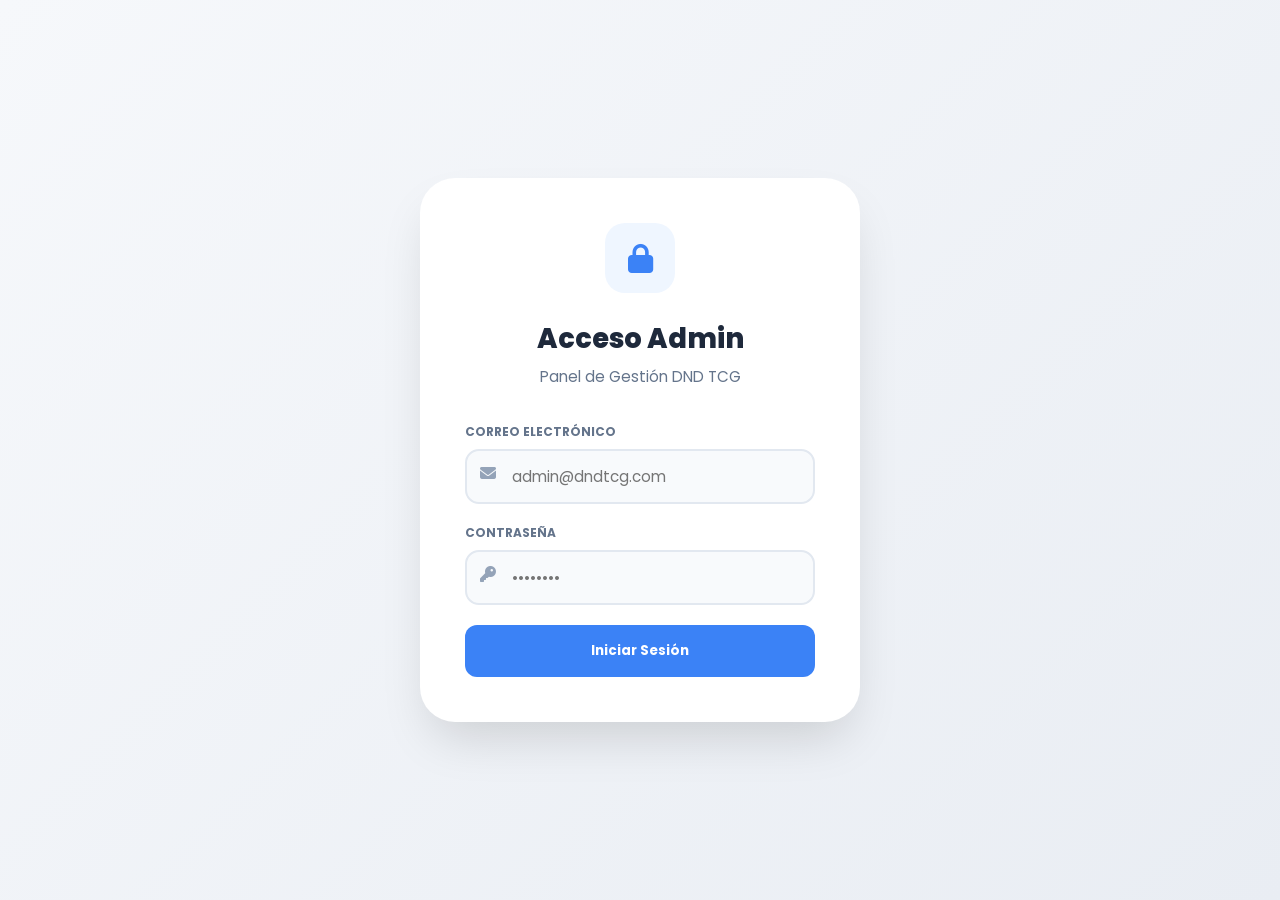
==== commit ffad55a5: "Update admin.html" ====
--- a/admin.html
+++ b/admin.html
@@ -164,10 +164,13 @@
                         <div style="display: flex; flex-direction: column; gap: 12px;">
                             <div class="login-field"><label>Nombre</label><input type="text" id="cardName" required></div>
                             <div style="display: flex; gap: 10px;">
+                                <div class="login-field" style="flex: 1;"><label>Expansión</label><input type="text" id="cardExpansion" placeholder="Ej: 151"></div>
                                 <div class="login-field" style="flex: 1;"><label>Código</label><input type="text" id="cardCode" required></div>
+                            </div>
+                            <div style="display: flex; gap: 10px;">
+                                <div class="login-field" style="flex: 1;"><label>Precio ($)</label><input type="number" step="0.01" id="cardPrice" required></div>
                                 <div class="login-field" style="flex: 1;"><label>Stock</label><input type="number" id="cardStock" required></div>
                             </div>
-                            <div class="login-field"><label>Precio ($)</label><input type="number" step="0.01" id="cardPrice" required></div>
                             <div class="login-field"><label>URL Imagen</label><input type="url" id="cardImage"></div>
                             <button type="submit" class="confirm-button" style="width: 100%;">Guardar Carta</button>
                         </div>
--- a/css/admin.css
+++ b/css/admin.css
@@ -1,638 +1,72 @@
-/* ==========================================================================
-   RESET Y VARIABLES GLOBALES
-   ========================================================================== */
-* {
-    margin: 0;
-    padding: 0;
-    box-sizing: border-box;
-    font-family: 'Poppins', sans-serif;
+/* --- ESTILOS BASE --- */
+* { margin: 0; padding: 0; box-sizing: border-box; font-family: 'Poppins', sans-serif; }
+body { background-color: #f1f5f9; color: #334155; overflow-x: hidden; }
+
+/* --- LOGIN --- */
+#loginModal { 
+    display: flex; position: fixed; top: 0; left: 0; 
+    width: 100vw; height: 100vh; background: linear-gradient(135deg, #f6f8fb 0%, #e9edf3 100%); 
+    z-index: 99999; align-items: center; justify-content: center;
 }
+.login-card {
+    background: white; padding: 45px; border-radius: 35px; width: 95%; max-width: 440px; 
+    box-shadow: 0 25px 50px -12px rgba(0,0,0,0.15); text-align: center;
+}
+.login-icon {
+    width: 70px; height: 70px; background: #eff6ff; border-radius: 20px; 
+    display: flex; align-items: center; justify-content: center; margin: 0 auto 25px;
+}
+.login-field { position: relative; margin-bottom: 20px; text-align: left; }
+.login-field i { position: absolute; left: 15px; top: 42px; color: #94a3b8; }
+.login-field label { display: block; font-size: 0.75rem; font-weight: 700; color: #64748b; margin-bottom: 8px; text-transform: uppercase; }
+.login-field input { width: 100%; padding: 14px 15px 14px 45px; border: 2px solid #e2e8f0; border-radius: 14px; font-size: 0.95rem; outline: none; background: #f8fafc; transition: 0.3s; }
+.login-field input:focus { border-color: #3b82f6; background: white; box-shadow: 0 0 0 4px rgba(59, 130, 246, 0.1); }
 
-:root {
-    --bg-color: #f1f5f9;
-    --sidebar-bg: #1e293b;
-    --sidebar-hover: #334155;
-    --text-main: #334155;
-    --text-muted: #64748b;
-    --primary: #3b82f6;
-    --primary-hover: #2563eb;
-    --danger: #ef4444;
-    --danger-hover: #dc2626;
-    --success: #10b981;
-    --card-bg: #ffffff;
-    --border-color: #e2e8f0;
+/* --- LAYOUT Y SIDEBAR --- */
+.admin-container { display: none; min-height: 100vh; flex-direction: row; }
+.sidebar { width: 260px; background: #1e293b; color: white; display: flex; flex-direction: column; height: 100vh; position: sticky; top: 0; z-index: 1001; }
+.sidebar-header { padding: 25px; border-bottom: 1px solid #334155; }
+.nav-link { display: flex; align-items: center; gap: 12px; padding: 15px 25px; color: #94a3b8; text-decoration: none; transition: 0.3s; cursor: pointer; }
+.nav-link:hover, .nav-link.active { background: #334155; color: white; border-left: 4px solid #3b82f6; }
+
+.main-content { flex: 1; padding: 20px; width: 100%; overflow-x: hidden; }
+.main-header { display: flex; justify-content: space-between; align-items: center; margin-bottom: 25px; }
+
+/* --- SECCIONES (CONTROL DE VISIBILIDAD CRÍTICO) --- */
+.admin-section { display: none !important; }
+.admin-section.active { display: block !important; animation: fadeIn 0.3s ease; }
+
+/* --- STATS DASHBOARD --- */
+.dashboard-stats { display: grid; grid-template-columns: repeat(auto-fit, minmax(200px, 1fr)); gap: 15px; }
+.stat-card { background: white; padding: 20px; border-radius: 20px; box-shadow: 0 4px 6px rgba(0,0,0,0.05); }
+.stat-card h3 { font-size: 0.75rem; color: #64748b; text-transform: uppercase; margin-bottom: 8px; }
+.stat-card p { font-size: 1.8rem; font-weight: 700; color: #1e293b; }
+
+/* --- TABLAS --- */
+.table-responsive { background: white; border-radius: 16px; overflow-x: auto; box-shadow: 0 4px 6px -1px rgba(0,0,0,0.1); margin-top: 10px; }
+table { width: 100%; border-collapse: collapse; min-width: 600px; }
+th { background: #f8fafc; padding: 12px 15px; font-size: 0.7rem; text-transform: uppercase; color: #64748b; font-weight: 700; text-align: left; }
+td { padding: 12px 15px; border-bottom: 1px solid #f1f5f9; font-size: 0.85rem; }
+
+/* --- MODALES --- */
+.admin-modal { 
+    display: none; position: fixed; top: 0; left: 0; width: 100%; height: 100%; 
+    background: rgba(15, 23, 42, 0.8); z-index: 2000; align-items: center; 
+    justify-content: center; backdrop-filter: blur(4px); padding: 15px; 
 }
+.admin-modal-content { 
+    background: white; padding: 30px; border-radius: 28px; position: relative; 
+    width: 100%; max-width: 500px; max-height: 95vh; overflow-y: auto; 
+    box-shadow: 0 25px 50px -12px rgba(0, 0, 0, 0.25); 
+}
+.admin-modal-content.wide { max-width: 880px; }
+.close-button { position: absolute; top: 20px; right: 20px; font-size: 1.4rem; cursor: pointer; color: #94a3b8; border: none; background: none; }
 
-body {
-    background-color: var(--bg-color);
-    color: var(--text-main);
-}
+.confirm-button { background: #3b82f6; color: white; border: none; padding: 14px 20px; border-radius: 12px; font-weight: 700; cursor: pointer; transition: 0.2s; }
+.add-button { background: #3b82f6; color: white; width: 42px; height: 42px; border-radius: 10px; border: none; font-size: 1.2rem; cursor: pointer; display: flex; align-items: center; justify-content: center; }
 
-/* ==========================================================================
-   ESTRUCTURA PRINCIPAL (LAYOUT)
-   ========================================================================== */
-.admin-container {
-    display: flex;
-    min-height: 100vh;
-    width: 100%;
-}
+.search-bar-container { position: relative; flex: 1; max-width: 300px; }
+.search-bar-container i { position: absolute; left: 12px; top: 50%; transform: translateY(-50%); color: #94a3b8; }
+.search-bar-container input { width: 100%; padding: 10px 15px 10px 35px; border: 1.5px solid #e2e8f0; border-radius: 12px; outline: none; }
 
-/* --- Barra Lateral (Sidebar) --- */
-.sidebar {
-    width: 260px;
-    background-color: var(--sidebar-bg);
-    color: white;
-    flex-shrink: 0;
-    display: flex;
-    flex-direction: column;
-    transition: transform 0.3s ease;
-    z-index: 50;
-}
-
-.sidebar-header {
-    padding: 20px;
-    border-bottom: 1px solid rgba(255, 255, 255, 0.1);
-    display: flex;
-    justify-content: space-between;
-    align-items: center;
-}
-
-.sidebar-header h3 {
-    font-size: 1.2rem;
-    font-weight: 600;
-    letter-spacing: 1px;
-}
-
-.close-sidebar-btn {
-    display: none;
-    background: none;
-    border: none;
-    color: white;
-    font-size: 1.2rem;
-    cursor: pointer;
-}
-
-.sidebar-nav {
-    padding-top: 20px;
-    flex-grow: 1;
-}
-
-.sidebar-nav ul {
-    list-style: none;
-}
-
-.sidebar-nav ul li a {
-    display: flex;
-    align-items: center;
-    padding: 15px 20px;
-    color: #cbd5e1;
-    text-decoration: none;
-    transition: all 0.2s;
-    gap: 10px;
-}
-
-.sidebar-nav ul li a:hover,
-.sidebar-nav ul li a.active {
-    background-color: var(--sidebar-hover);
-    color: white;
-    border-left: 4px solid var(--primary);
-}
-
-/* --- Contenido Principal --- */
-.main-content {
-    flex-grow: 1;
-    display: flex;
-    flex-direction: column;
-    width: calc(100% - 260px);
-    height: 100vh;
-    overflow-y: auto;
-}
-
-.main-header {
-    background-color: var(--card-bg);
-    padding: 15px 30px;
-    display: flex;
-    justify-content: space-between;
-    align-items: center;
-    box-shadow: 0 1px 3px rgba(0,0,0,0.1);
-    position: sticky;
-    top: 0;
-    z-index: 40;
-}
-
-.sidebar-toggle-btn {
-    display: none;
-    background: none;
-    border: none;
-    font-size: 1.5rem;
-    color: var(--text-main);
-    cursor: pointer;
-}
-
-.header-right-controls {
-    display: flex;
-    align-items: center;
-    gap: 15px;
-}
-
-.refresh-button {
-    background-color: #f1f5f9;
-    border: 1px solid var(--border-color);
-    padding: 8px 15px;
-    border-radius: 6px;
-    cursor: pointer;
-    font-size: 0.9rem;
-    color: var(--text-main);
-    transition: all 0.2s;
-}
-
-.refresh-button:hover {
-    background-color: #e2e8f0;
-}
-
-.user-info {
-    font-weight: 500;
-    background: #e0e7ff;
-    color: #4338ca;
-    padding: 8px 15px;
-    border-radius: 20px;
-    font-size: 0.9rem;
-}
-
-/* ==========================================================================
-   SECCIONES Y TARJETAS
-   ========================================================================== */
-.admin-section {
-    display: none; /* Oculto por defecto */
-    padding: 30px;
-    animation: fadeIn 0.3s ease;
-}
-
-.admin-section.active {
-    display: block; /* Solo se muestra la sección activa */
-}
-
-@keyframes fadeIn {
-    from { opacity: 0; transform: translateY(10px); }
-    to { opacity: 1; transform: translateY(0); }
-}
-
-.admin-section h2 {
-    margin-bottom: 25px;
-    color: #1e293b;
-    font-size: 1.8rem;
-}
-
-/* Tarjetas del Dashboard */
-.dashboard-stats {
-    display: grid;
-    grid-template-columns: repeat(auto-fit, minmax(220px, 1fr));
-    gap: 20px;
-}
-
-.stat-card {
-    background-color: var(--card-bg);
-    padding: 25px;
-    border-radius: 12px;
-    box-shadow: 0 4px 6px -1px rgba(0,0,0,0.05);
-    border: 1px solid var(--border-color);
-}
-
-.stat-card h3 {
-    font-size: 0.9rem;
-    color: var(--text-muted);
-    text-transform: uppercase;
-    letter-spacing: 0.5px;
-    margin-bottom: 10px;
-}
-
-.stat-card p {
-    font-size: 2.5rem;
-    font-weight: 700;
-    color: var(--sidebar-bg);
-}
-
-/* ==========================================================================
-   TABLAS Y CONTROLES
-   ========================================================================== */
-.admin-search-input,
-.admin-select-filter {
-    padding: 10px 15px;
-    border: 1px solid var(--border-color);
-    border-radius: 8px;
-    font-size: 0.95rem;
-    outline: none;
-    flex-grow: 1;
-}
-
-.admin-search-input:focus,
-.admin-select-filter:focus {
-    border-color: var(--primary);
-    box-shadow: 0 0 0 3px rgba(59, 130, 246, 0.1);
-}
-
-.table-responsive {
-    background-color: var(--card-bg);
-    border-radius: 12px;
-    box-shadow: 0 4px 6px -1px rgba(0,0,0,0.05);
-    border: 1px solid var(--border-color);
-    overflow-x: auto;
-    margin-bottom: 20px;
-}
-
-table {
-    width: 100%;
-    border-collapse: collapse;
-    white-space: nowrap;
-}
-
-th, td {
-    padding: 15px 20px;
-    text-align: left;
-    border-bottom: 1px solid var(--border-color);
-}
-
-th {
-    background-color: #f8fafc;
-    font-weight: 600;
-    color: var(--text-muted);
-    font-size: 0.85rem;
-    text-transform: uppercase;
-    letter-spacing: 0.5px;
-}
-
-tr:hover {
-    background-color: #f1f5f9;
-}
-
-td img {
-    width: 40px;
-    height: 40px;
-    border-radius: 6px;
-    object-fit: cover;
-}
-
-.pagination-controls {
-    display: flex;
-    justify-content: center;
-    align-items: center;
-    margin-top: 20px;
-}
-
-/* ==========================================================================
-   BOTONES
-   ========================================================================== */
-button {
-    cursor: pointer;
-    font-family: 'Poppins', sans-serif;
-}
-
-.add-button {
-    background-color: var(--primary);
-    color: white;
-    border: none;
-    border-radius: 50%; /* Hace que sea un círculo */
-    width: 45px;
-    height: 45px;
-    font-size: 1.8rem; /* Tamaño del "+" */
-    display: flex;
-    align-items: center;
-    justify-content: center;
-    box-shadow: 0 4px 6px rgba(59, 130, 246, 0.3);
-    transition: transform 0.2s, background-color 0.2s;
-}
-
-.add-button:hover {
-    background-color: var(--primary-hover);
-    transform: scale(1.05);
-}
-
-.confirm-button {
-    background-color: var(--primary);
-    color: white;
-    border: none;
-    padding: 12px 20px;
-    border-radius: 8px;
-    font-weight: 600;
-    transition: background 0.2s;
-}
-
-.confirm-button:hover {
-    filter: brightness(1.1);
-}
-
-.cancel-button {
-    background-color: #e2e8f0;
-    color: var(--text-main);
-    border: none;
-    padding: 12px 20px;
-    border-radius: 8px;
-    font-weight: 600;
-    transition: background 0.2s;
-}
-
-.cancel-button:hover {
-    background-color: #cbd5e1;
-}
-
-.delete-button {
-    background-color: var(--danger);
-    color: white;
-    border: none;
-    padding: 12px 20px;
-    border-radius: 8px;
-    font-weight: 600;
-    transition: background 0.2s;
-}
-
-.delete-button:hover {
-    background-color: var(--danger-hover);
-}
-
-.action-btn {
-    background: none;
-    border: none;
-    padding: 8px;
-    margin-right: 5px;
-    border-radius: 4px;
-    font-size: 1rem;
-    transition: background 0.2s;
-}
-
-.action-btn.edit { color: var(--primary); }
-.action-btn.edit:hover { background-color: #eff6ff; }
-.action-btn.delete { color: var(--danger); }
-.action-btn.delete:hover { background-color: #fef2f2; }
-
-/* ==========================================================================
-   MODALES (VENTANAS EMERGENTES INCLUYENDO LOGIN)
-   ========================================================================== */
-.admin-modal {
-    display: none; /* Flex cuando está activo por JS */
-    position: fixed;
-    top: 0;
-    left: 0;
-    width: 100%;
-    height: 100%;
-    background-color: rgba(15, 23, 42, 0.85); /* Fondo oscuro semitransparente */
-    backdrop-filter: blur(8px); /* Efecto cristal desenfocado elegante */
-    z-index: 1000;
-    align-items: center;
-    justify-content: center;
-    padding: 20px;
-}
-
-/* Este ID específico asegura que el modal de Login se vea perfecto */
-#loginModal {
-    display: flex; /* Para que al cargar la página bloquee la pantalla */
-}
-
-.admin-modal-content {
-    background-color: var(--card-bg);
-    width: 100%;
-    max-width: 450px;
-    padding: 30px;
-    border-radius: 16px;
-    box-shadow: 0 20px 25px -5px rgba(0, 0, 0, 0.2);
-    position: relative;
-    animation: modalSlideIn 0.4s cubic-bezier(0.16, 1, 0.3, 1);
-}
-
-@keyframes modalSlideIn {
-    from { opacity: 0; transform: translateY(30px) scale(0.95); }
-    to { opacity: 1; transform: translateY(0) scale(1); }
-}
-
-.close-button {
-    position: absolute;
-    top: 20px;
-    right: 25px;
-    font-size: 1.8rem;
-    color: var(--text-muted);
-    cursor: pointer;
-    transition: color 0.2s;
-}
-
-.close-button:hover {
-    color: var(--danger);
-}
-
-.admin-modal-content h3 {
-    margin-bottom: 25px;
-    font-size: 1.5rem;
-    color: #1e293b;
-    text-align: center;
-}
-
-/* Formulario en los modales */
-form label {
-    display: block;
-    margin-bottom: 8px;
-    font-weight: 500;
-    color: var(--text-main);
-    font-size: 0.9rem;
-}
-
-form input, 
-form select {
-    width: 100%;
-    padding: 12px;
-    border: 1px solid var(--border-color);
-    border-radius: 8px;
-    margin-bottom: 20px;
-    font-size: 1rem;
-    outline: none;
-    transition: border-color 0.2s;
-}
-
-form input:focus, 
-form select:focus {
-    border-color: var(--primary);
-    box-shadow: 0 0 0 3px rgba(59, 130, 246, 0.1);
-}
-
-.password-container {
-    position: relative;
-}
-
-.password-toggle-btn {
-    position: absolute;
-    right: 10px;
-    top: 50%;
-    transform: translateY(-50%);
-    background: none;
-    border: none;
-    color: var(--text-muted);
-    cursor: pointer;
-    margin-top: -10px;
-}
-
-/* ==========================================================================
-   ESCANER LASER (NUEVO EFECTO)
-   ========================================================================== */
-.scanner-container {
-    position: relative;
-    width: 240px;      /* Ancho ajustado a formato carta */
-    height: 336px;     /* Alto ajustado a formato carta (vertical) */
-    margin: 0 auto;    /* Centra el rectángulo en el modal */
-    background-color: #000;
-    border-radius: 12px;
-    overflow: hidden;
-    box-shadow: inset 0 0 10px rgba(0,0,0,0.8);
-}
-
-.scanner-overlay {
-    position: absolute;
-    top: 0; left: 0; width: 100%; height: 100%;
-    /* Crea el efecto de bordes oscurecidos enfocando el centro */
-    box-shadow: inset 0 0 0 30px rgba(0,0,0,0.5);
-    border: 2px solid rgba(16, 185, 129, 0.5); /* Borde verde cibernético */
-    box-sizing: border-box;
-    pointer-events: none;
-}
-
-.laser-line {
-    position: absolute;
-    top: 0; left: 5%; width: 90%; height: 2px;
-    background-color: #ef4444; /* Rojo láser */
-    box-shadow: 0 0 10px #ef4444, 0 0 20px #ef4444;
-    animation: scanLaser 2s infinite linear;
-}
-
-@keyframes scanLaser {
-    0% { top: 10%; opacity: 0; }
-    10% { opacity: 1; }
-    50% { top: 90%; }
-    90% { opacity: 1; }
-    100% { top: 10%; opacity: 0; }
-}
-
-/* ... (Todo el CSS anterior se mantiene igual hasta el final) ... */
-
-/* ==========================================================================
-   RESPONSIVO (CELULARES Y TABLETS - AJUSTADO PARA IPAD)
-   ========================================================================== */
-.sidebar-overlay {
-    display: none;
-    position: fixed;
-    top: 0;
-    left: 0;
-    width: 100%;
-    height: 100%;
-    background-color: rgba(0,0,0,0.5);
-    z-index: 45;
-}
-
-/* CAMBIADO DE 768px A 1024px PARA SOPORTAR TODOS LOS IPADS */
-@media (max-width: 1024px) {
-    .sidebar {
-        position: fixed;
-        left: -260px; /* Oculta la barra lateral */
-        height: 100%;
-    }
-
-    .sidebar.show {
-        left: 0; /* Muestra la barra al hacer clic en el menú */
-    }
-
-    .sidebar-toggle-btn,
-    .close-sidebar-btn {
-        display: block;
-    }
-
-    .sidebar-overlay.show {
-        display: block;
-    }
-
-    .main-content {
-        width: 100%;
-        margin-left: 0;
-    }
-
-    .desktop-only-title {
-        display: none;
-    }
-}
-
-/* Estilos base existentes */
-* { margin: 0; padding: 0; box-sizing: border-box; font-family: 'Poppins', sans-serif; }
-body { background-color: #f1f5f9; color: #334155; }
-
-/* ... otros estilos previos ... */
-
-.admin-modal {
-    display: none;
-    position: fixed;
-    top: 0; left: 0; width: 100%; height: 100%;
-    background-color: rgba(15, 23, 42, 0.85);
-    z-index: 1000;
-    align-items: center;
-    justify-content: center;
-    padding: 20px;
-}
-
-/* Modal más ancho solicitado */
-.admin-modal-content {
-    background-color: #ffffff;
-    width: 100%;
-    max-width: 700px; /* Incrementado para el diseño de filas */
-    padding: 35px;
-    border-radius: 16px;
-    position: relative;
-    box-shadow: 0 10px 25px rgba(0,0,0,0.2);
-}
-
-.close-button {
-    position: absolute;
-    top: 20px; right: 25px; 
-    font-size: 1.5rem; 
-    cursor: pointer;
-    color: #64748b;
-}
-
-/* Estructura de filas del formulario */
-.form-group {
-    margin-bottom: 15px;
-    text-align: left;
-}
-
-.form-group label {
-    display: block;
-    font-weight: 600;
-    margin-bottom: 5px;
-    font-size: 0.85rem;
-    color: #475569;
-}
-
-.form-group input, 
-.form-group select {
-    width: 100%;
-    padding: 12px;
-    border: 1.5px solid #e2e8f0;
-    border-radius: 10px;
-    font-size: 0.9rem;
-    transition: border-color 0.2s;
-}
-
-.form-group input:focus {
-    border-color: #3b82f6;
-    outline: none;
-}
-
-.form-row {
-    display: flex;
-    gap: 15px;
-    margin-bottom: 0; /* Controlado por el form-group interno */
-}
-
-.form-row .form-group {
-    flex: 1;
-}
-
-/* Responsivo para móviles */
-@media (max-width: 600px) {
-    .form-row {
-        flex-direction: column;
-        gap: 0;
-    }
-}
+@keyframes fadeIn { from { opacity: 0; transform: translateY(10px); } to { opacity: 1; transform: translateY(0); } }
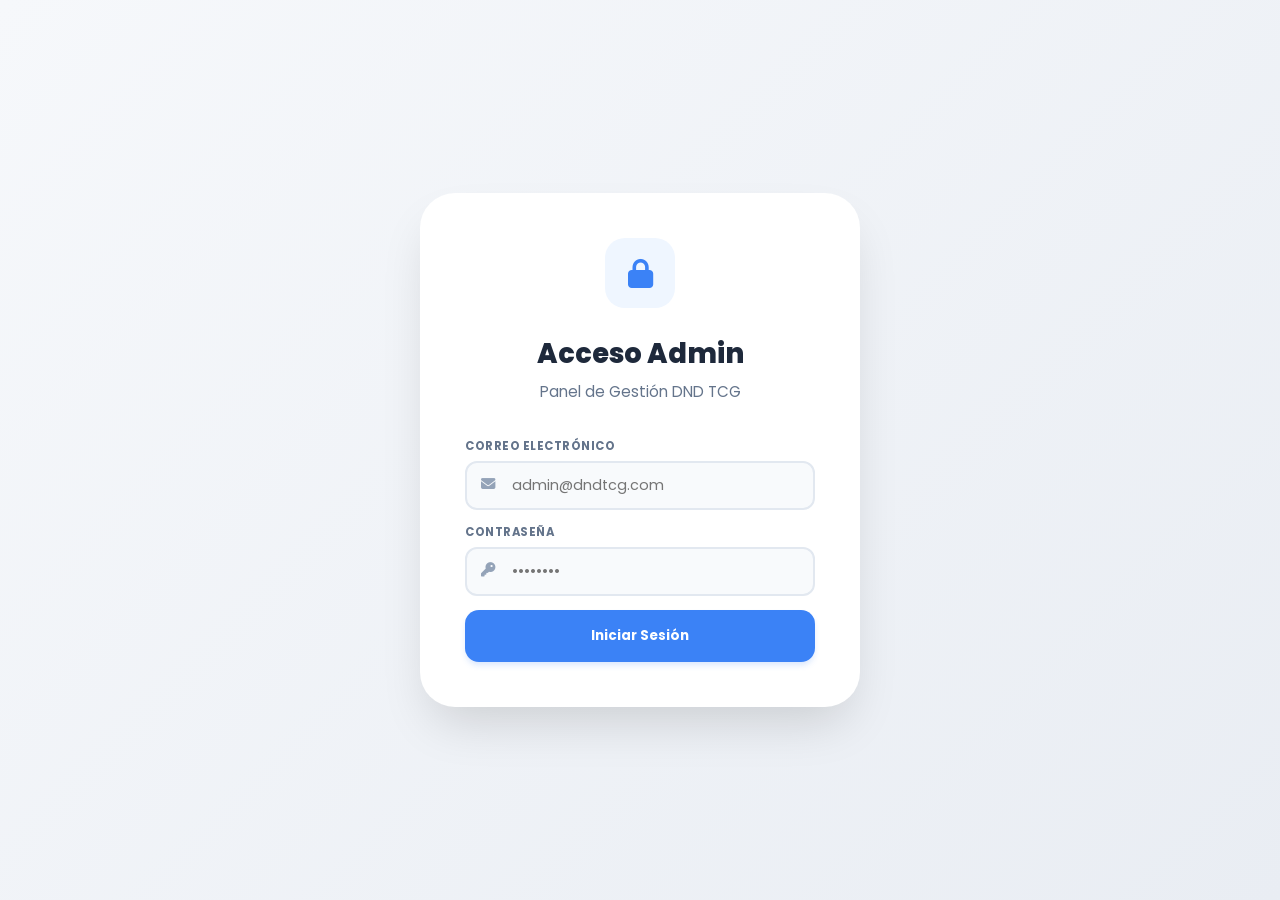
==== commit c3c13de9: "Update admin.html" ====
--- a/admin.html
+++ b/admin.html
@@ -77,7 +77,7 @@
                         <input type="text" id="inventorySearch" placeholder="Nombre o código...">
                     </div>
                     <div style="display: flex; gap: 10px;">
-                        <button class="confirm-button" style="background: #10b981;" onclick="window.openModalUI(document.getElementById('scannerModal'))">
+                        <button class="confirm-button" style="background: #10b981;" onclick="window.openTCGScanner()">
                             <i class="fas fa-search"></i> TCG Player
                         </button>
                         <button id="addCardBtn" class="add-button" onclick="window.openNewCardModal()">
@@ -88,7 +88,15 @@
                 <div class="table-responsive">
                     <table id="cardsTable">
                         <thead>
-                            <tr><th>Imagen</th><th>Nombre</th><th>Código</th><th>Precio</th><th>Stock</th><th>Acciones</th></tr>
+                            <tr>
+                                <th>Imagen</th>
+                                <th>Nombre</th>
+                                <th>Expansión</th>
+                                <th>Código</th>
+                                <th>Precio</th>
+                                <th>Stock</th>
+                                <th>Acciones</th>
+                            </tr>
                         </thead>
                         <tbody></tbody>
                     </table>
@@ -96,7 +104,7 @@
             </section>
 
             <section id="comparison-section" class="admin-section">
-                <div class="comparison-container" style="background: white; padding: 25px; border-radius: 24px; box-shadow: 0 4px 12px rgba(0,0,0,0.05);">
+                <div style="background: white; padding: 25px; border-radius: 24px; box-shadow: 0 4px 12px rgba(0,0,0,0.05);">
                     <h3 style="margin-bottom: 15px;">Comparativa de Mercado</h3>
                     <div style="display: flex; gap: 12px; margin-bottom: 20px;">
                         <input type="text" id="compSearchInput" placeholder="Ej: 028/151" style="flex: 1; padding: 14px; border: 1.5px solid #e2e8f0; border-radius: 14px;">
@@ -113,14 +121,7 @@
                     <h3>Productos Sellados</h3>
                     <button class="add-button" onclick="window.openNewSealedModal()"><i class="fas fa-plus"></i></button>
                 </div>
-                <div class="table-responsive">
-                    <table id="sealedProductsTable">
-                        <thead>
-                            <tr><th>Imagen</th><th>Nombre</th><th>Categoría</th><th>Precio</th><th>Stock</th><th>Acciones</th></tr>
-                        </thead>
-                        <tbody></tbody>
-                    </table>
-                </div>
+                <div class="table-responsive"><table id="sealedProductsTable"><thead><tr><th>Imagen</th><th>Nombre</th><th>Categoría</th><th>Precio</th><th>Stock</th><th>Acciones</th></tr></thead><tbody></tbody></table></div>
             </section>
 
             <section id="categories-section" class="admin-section">
@@ -128,26 +129,12 @@
                     <h3>Categorías</h3>
                     <button class="add-button" onclick="window.openNewCategoryModal()"><i class="fas fa-plus"></i></button>
                 </div>
-                <div class="table-responsive" style="max-width: 600px;">
-                    <table id="categoriesTable">
-                        <thead>
-                            <tr><th>Nombre</th><th>Acciones</th></tr>
-                        </thead>
-                        <tbody></tbody>
-                    </table>
-                </div>
+                <div class="table-responsive" style="max-width: 600px;"><table id="categoriesTable"><thead><tr><th>Nombre</th><th>Acciones</th></tr></thead><tbody></tbody></table></div>
             </section>
 
             <section id="orders-section" class="admin-section">
                 <h3>Pedidos Recientes</h3>
-                <div class="table-responsive">
-                    <table id="ordersTable">
-                        <thead>
-                            <tr><th>ID</th><th>Cliente</th><th>Total</th><th>Estado</th><th>Acciones</th></tr>
-                        </thead>
-                        <tbody></tbody>
-                    </table>
-                </div>
+                <div class="table-responsive"><table id="ordersTable"><thead><tr><th>ID</th><th>Cliente</th><th>Total</th><th>Estado</th><th>Acciones</th></tr></thead><tbody></tbody></table></div>
             </section>
         </main>
     </div>
@@ -156,83 +143,68 @@
     <div id="cardModal" class="admin-modal">
         <div class="admin-modal-content wide">
             <button class="close-button" onclick="window.closeModalUI(document.getElementById('cardModal'))">&times;</button>
-            <h3 id="cardModalTitle" style="font-weight: 800; text-align: center; margin-bottom: 20px;">Gestionar Carta</h3>
-            <div style="display: flex; gap: 30px; flex-wrap: wrap;">
-                <div style="flex: 1.2; min-width: 300px;">
+            <h3 id="cardModalTitle" style="font-weight: 800; text-align: center; margin-bottom: 25px; color: #1e293b; font-size: 1.5rem;">Gestionar Carta</h3>
+            
+            <div style="display: flex; gap: 40px; flex-wrap: wrap;">
+                <div style="flex: 1.1; min-width: 300px;">
                     <form id="cardForm">
                         <input type="hidden" id="cardId">
-                        <div style="display: flex; flex-direction: column; gap: 12px;">
-                            <div class="login-field"><label>Nombre</label><input type="text" id="cardName" required></div>
-                            <div style="display: flex; gap: 10px;">
-                                <div class="login-field" style="flex: 1;"><label>Expansión</label><input type="text" id="cardExpansion" placeholder="Ej: 151"></div>
-                                <div class="login-field" style="flex: 1;"><label>Código</label><input type="text" id="cardCode" required></div>
+                        <div style="display: flex; flex-direction: column;">
+                            <div class="login-field"><label>Nombre de la Carta</label><input type="text" id="cardName" placeholder="Ej: Sylveon ex" required><i class="fas fa-signature"></i></div>
+                            <div style="display: flex; gap: 15px;">
+                                <div class="login-field" style="flex: 1;"><label>Código</label><input type="text" id="cardCode" placeholder="41/131" required><i class="fas fa-barcode"></i></div>
+                                <div class="login-field" style="flex: 1.2;"><label>Expansión</label><input type="text" id="cardExpansion" placeholder="Prismatic Evolutions"><i class="fas fa-layer-group"></i></div>
                             </div>
-                            <div style="display: flex; gap: 10px;">
-                                <div class="login-field" style="flex: 1;"><label>Precio ($)</label><input type="number" step="0.01" id="cardPrice" required></div>
-                                <div class="login-field" style="flex: 1;"><label>Stock</label><input type="number" id="cardStock" required></div>
+                            <div style="display: flex; gap: 15px;">
+                                <div class="login-field" style="flex: 1;"><label>Precio ($)</label><input type="number" step="0.01" id="cardPrice" placeholder="0.00" required><i class="fas fa-tag"></i></div>
+                                <div class="login-field" style="flex: 1;"><label>Stock</label><input type="number" id="cardStock" placeholder="0" required><i class="fas fa-cubes"></i></div>
                             </div>
-                            <div class="login-field"><label>URL Imagen</label><input type="url" id="cardImage"></div>
-                            <button type="submit" class="confirm-button" style="width: 100%;">Guardar Carta</button>
+                            <div class="login-field"><label>URL de Imagen</label><input type="url" id="cardImage" placeholder="https://..."><i class="fas fa-image"></i></div>
+                            <button type="submit" class="confirm-button" style="width: 100%; margin-top: 10px; padding: 18px;">Guardar Cambios</button>
                         </div>
                     </form>
                 </div>
-                <div style="flex: 1; text-align: center; min-width: 250px;">
-                    <div id="imagePreviewContainer" style="min-height:300px; display:flex; align-items:center; justify-content:center; background:#f8fafc; border-radius:20px; border:1.5px solid #e2e8f0;">
-                        <i class="fas fa-image" id="placeholderIcon" style="font-size:4rem; color:#e2e8f0;"></i>
-                        <img id="cardImagePreview" src="" style="max-width:100%; max-height:350px; display:none; border-radius:14px;">
+                <div style="flex: 1; min-width: 250px; display: flex; flex-direction: column;">
+                    <div id="imagePreviewContainer">
+                        <i class="fas fa-image" id="placeholderIcon"></i>
+                        <img id="cardImagePreview" src="">
                     </div>
                 </div>
             </div>
         </div>
     </div>
 
-    <!-- MODALES DE APOYO -->
+    <div id="scannerModal" class="admin-modal">
+        <div class="admin-modal-content" style="max-width: 450px; padding: 40px;">
+            <div id="quickSearchContent" style="position: relative;"></div>
+        </div>
+    </div>
+
+    <!-- OTROS MODALES -->
     <div id="sealedProductModal" class="admin-modal">
         <div class="admin-modal-content">
             <button class="close-button" onclick="window.closeModalUI(document.getElementById('sealedProductModal'))">&times;</button>
-            <h3 style="text-align: center; margin-bottom: 20px;">Producto Sellado</h3>
+            <h3 style="text-align: center; margin-bottom: 20px; font-weight: 800;">Producto Sellado</h3>
             <form id="sealedProductForm">
                 <input type="hidden" id="sealedProductId">
-                <div class="login-field"><label>Nombre</label><input type="text" id="sealedProductName" required></div>
-                <div class="login-field"><label>Categoría</label><select id="sealedProductCategory" style="width:100%; padding:14px; border-radius:14px; border:2px solid #e2e8f0;"></select></div>
-                <div style="display:flex; gap:10px;">
-                    <div class="login-field" style="flex:1;"><label>Precio</label><input type="number" step="0.01" id="sealedProductPrice" required></div>
-                    <div class="login-field" style="flex:1;"><label>Stock</label><input type="number" id="sealedProductStock" required></div>
-                </div>
-                <div class="login-field"><label>URL Imagen</label><input type="url" id="sealedProductImage"></div>
-                <button type="submit" class="confirm-button" style="width: 100%;">Guardar</button>
+                <div class="login-field"><label>Nombre</label><input type="text" id="sealedProductName" required><i class="fas fa-box"></i></div>
+                <div class="login-field"><label>Categoría</label><select id="sealedProductCategory" style="padding-left:15px;"></select></div>
+                <div style="display:flex; gap:10px;"><div class="login-field" style="flex:1;"><label>Precio</label><input type="number" step="0.01" id="sealedProductPrice" required><i class="fas fa-tag"></i></div><div class="login-field" style="flex:1;"><label>Stock</label><input type="number" id="sealedProductStock" required><i class="fas fa-cubes"></i></div></div>
+                <div class="login-field"><label>URL Imagen</label><input type="url" id="sealedProductImage"><i class="fas fa-image"></i></div>
+                <button type="submit" class="confirm-button" style="width: 100%;">Guardar Producto</button>
             </form>
         </div>
     </div>
-
     <div id="categoryModal" class="admin-modal">
         <div class="admin-modal-content">
             <button class="close-button" onclick="window.closeModalUI(document.getElementById('categoryModal'))">&times;</button>
-            <h3 style="text-align: center; margin-bottom: 20px;">Categoría</h3>
-            <form id="categoryForm">
-                <input type="hidden" id="categoryId">
-                <div class="login-field"><label>Nombre</label><input type="text" id="categoryName" required></div>
-                <button type="submit" class="confirm-button" style="width: 100%;">Guardar</button>
-            </form>
-        </div>
-    </div>
-
-    <div id="alertModal" class="admin-modal">
-        <div class="admin-modal-content" style="text-align: center; max-width: 400px;">
-            <i class="fas fa-exclamation-circle" style="font-size: 3rem; color: #f59e0b; margin-bottom: 15px;"></i>
-            <h3 id="alertTitle">Atención</h3>
-            <p id="alertText" style="margin: 15px 0 25px; color: #64748b;"></p>
-            <button class="confirm-button" onclick="window.closeModalUI(document.getElementById('alertModal'))" style="width: 100%;">Entendido</button>
-        </div>
-    </div>
-
-    <div id="scannerModal" class="admin-modal">
-        <div class="admin-modal-content" style="max-width: 450px;">
-            <div id="quickSearchContent" style="position: relative;"></div>
-        </div>
-    </div>
-
-    <!-- Script Principal como Módulo -->
+            <h3 style="text-align: center; margin-bottom: 20px; font-weight: 800;">Categoría</h3>
+            <form id="categoryForm"><input type="hidden" id="categoryId"><div class="login-field"><label>Nombre</label><input type="text" id="categoryName" required><i class="fas fa-tags"></i></div><button type="submit" class="confirm-button" style="width: 100%;">Guardar Categoría</button></form>
+        </div>
+    </div>
+    <div id="alertModal" class="admin-modal"><div class="admin-modal-content" style="text-align: center; max-width: 400px;"><i class="fas fa-exclamation-circle" style="font-size: 3rem; color: #f59e0b; margin-bottom: 15px;"></i><h3 id="alertTitle" style="font-weight: 800;">Atención</h3><p id="alertText" style="margin: 15px 0 25px; color: #64748b; line-height: 1.6;"></p><button class="confirm-button" onclick="window.closeModalUI(document.getElementById('alertModal'))" style="width: 100%;">Entendido</button></div></div>
+
+    <!-- Script Principal -->
     <script type="module" src="js/admin.js"></script>
 </body>
 </html>
--- a/css/admin.css
+++ b/css/admin.css
@@ -16,11 +16,11 @@
     width: 70px; height: 70px; background: #eff6ff; border-radius: 20px; 
     display: flex; align-items: center; justify-content: center; margin: 0 auto 25px;
 }
-.login-field { position: relative; margin-bottom: 20px; text-align: left; }
-.login-field i { position: absolute; left: 15px; top: 42px; color: #94a3b8; }
-.login-field label { display: block; font-size: 0.75rem; font-weight: 700; color: #64748b; margin-bottom: 8px; text-transform: uppercase; }
-.login-field input { width: 100%; padding: 14px 15px 14px 45px; border: 2px solid #e2e8f0; border-radius: 14px; font-size: 0.95rem; outline: none; background: #f8fafc; transition: 0.3s; }
-.login-field input:focus { border-color: #3b82f6; background: white; box-shadow: 0 0 0 4px rgba(59, 130, 246, 0.1); }
+.login-field { position: relative; margin-bottom: 14px; text-align: left; }
+.login-field i { position: absolute; left: 16px; top: 39px; color: #94a3b8; font-size: 0.9rem; }
+.login-field label { display: block; font-size: 0.72rem; font-weight: 700; color: #64748b; margin-bottom: 6px; text-transform: uppercase; letter-spacing: 0.5px; }
+.login-field input, .login-field select { width: 100%; padding: 12px 15px 12px 45px; border: 2px solid #e2e8f0; border-radius: 12px; font-size: 0.9rem; outline: none; background: #f8fafc; transition: 0.3s; }
+.login-field input:focus, .login-field select:focus { border-color: #3b82f6; background: white; box-shadow: 0 0 0 4px rgba(59, 130, 246, 0.1); }
 
 /* --- LAYOUT Y SIDEBAR --- */
 .admin-container { display: none; min-height: 100vh; flex-direction: row; }
@@ -32,9 +32,25 @@
 .main-content { flex: 1; padding: 20px; width: 100%; overflow-x: hidden; }
 .main-header { display: flex; justify-content: space-between; align-items: center; margin-bottom: 25px; }
 
-/* --- SECCIONES (CONTROL DE VISIBILIDAD CRÍTICO) --- */
+/* --- SECCIONES --- */
 .admin-section { display: none !important; }
 .admin-section.active { display: block !important; animation: fadeIn 0.3s ease; }
+
+/* --- BARRA DE BÚSQUEDA PRINCIPAL (DISEÑO MEJORADO) --- */
+.search-bar-container { position: relative; flex: 1; max-width: 350px; }
+.search-bar-container i { position: absolute; left: 15px; top: 50%; transform: translateY(-50%); color: #94a3b8; font-size: 0.9rem; pointer-events: none; }
+.search-bar-container input { 
+    width: 100%; 
+    padding: 12px 15px 12px 42px; 
+    border: 1.5px solid #e2e8f0; 
+    border-radius: 14px; 
+    outline: none; 
+    background: white; 
+    font-size: 0.85rem;
+    transition: 0.2s;
+    box-shadow: 0 2px 4px rgba(0,0,0,0.02);
+}
+.search-bar-container input:focus { border-color: #3b82f6; box-shadow: 0 4px 10px rgba(59, 130, 246, 0.1); }
 
 /* --- STATS DASHBOARD --- */
 .dashboard-stats { display: grid; grid-template-columns: repeat(auto-fit, minmax(200px, 1fr)); gap: 15px; }
@@ -51,22 +67,43 @@
 /* --- MODALES --- */
 .admin-modal { 
     display: none; position: fixed; top: 0; left: 0; width: 100%; height: 100%; 
-    background: rgba(15, 23, 42, 0.8); z-index: 2000; align-items: center; 
-    justify-content: center; backdrop-filter: blur(4px); padding: 15px; 
+    background: rgba(15, 23, 42, 0.7); z-index: 2000; align-items: center; 
+    justify-content: center; backdrop-filter: blur(8px); padding: 15px; 
 }
 .admin-modal-content { 
-    background: white; padding: 30px; border-radius: 28px; position: relative; 
-    width: 100%; max-width: 500px; max-height: 95vh; overflow-y: auto; 
-    box-shadow: 0 25px 50px -12px rgba(0, 0, 0, 0.25); 
+    background: white; padding: 35px; border-radius: 30px; position: relative; 
+    width: 100%; max-width: 500px; max-height: 90vh; overflow-y: auto; 
+    box-shadow: 0 25px 50px -12px rgba(0, 0, 0, 0.3); 
 }
-.admin-modal-content.wide { max-width: 880px; }
-.close-button { position: absolute; top: 20px; right: 20px; font-size: 1.4rem; cursor: pointer; color: #94a3b8; border: none; background: none; }
+.admin-modal-content.wide { max-width: 920px; }
+.close-button { position: absolute; top: 22px; right: 22px; font-size: 1.5rem; cursor: pointer; color: #cbd5e1; border: none; background: none; transition: 0.2s; }
+.close-button:hover { color: #64748b; }
 
-.confirm-button { background: #3b82f6; color: white; border: none; padding: 14px 20px; border-radius: 12px; font-weight: 700; cursor: pointer; transition: 0.2s; }
-.add-button { background: #3b82f6; color: white; width: 42px; height: 42px; border-radius: 10px; border: none; font-size: 1.2rem; cursor: pointer; display: flex; align-items: center; justify-content: center; }
+/* --- CONTENEDOR DE IMAGEN --- */
+#imagePreviewContainer { 
+    min-height: 400px; 
+    display: flex; 
+    align-items: center; 
+    justify-content: center; 
+    background: radial-gradient(circle, #ffffff 0%, #f1f5f9 100%); 
+    border-radius: 24px; 
+    border: 2px dashed #e2e8f0;
+    padding: 10px;
+    position: relative;
+}
+#cardImagePreview { 
+    max-width: 100%; 
+    max-height: 450px; 
+    display: none; 
+    border-radius: 14px; 
+    box-shadow: 0 10px 25px -5px rgba(0,0,0,0.15);
+    object-fit: contain;
+}
+#placeholderIcon { font-size: 5rem; color: #e2e8f0; }
 
-.search-bar-container { position: relative; flex: 1; max-width: 300px; }
-.search-bar-container i { position: absolute; left: 12px; top: 50%; transform: translateY(-50%); color: #94a3b8; }
-.search-bar-container input { width: 100%; padding: 10px 15px 10px 35px; border: 1.5px solid #e2e8f0; border-radius: 12px; outline: none; }
+.confirm-button { background: #3b82f6; color: white; border: none; padding: 14px 20px; border-radius: 14px; font-weight: 700; cursor: pointer; transition: 0.2s; box-shadow: 0 4px 6px -1px rgba(59, 130, 246, 0.2); }
+.confirm-button:hover { background: #2563eb; transform: translateY(-1px); }
+.add-button { background: #3b82f6; color: white; width: 44px; height: 44px; border-radius: 12px; border: none; font-size: 1.2rem; cursor: pointer; display: flex; align-items: center; justify-content: center; transition: 0.2s; }
+.add-button:hover { background: #2563eb; transform: scale(1.05); }
 
 @keyframes fadeIn { from { opacity: 0; transform: translateY(10px); } to { opacity: 1; transform: translateY(0); } }
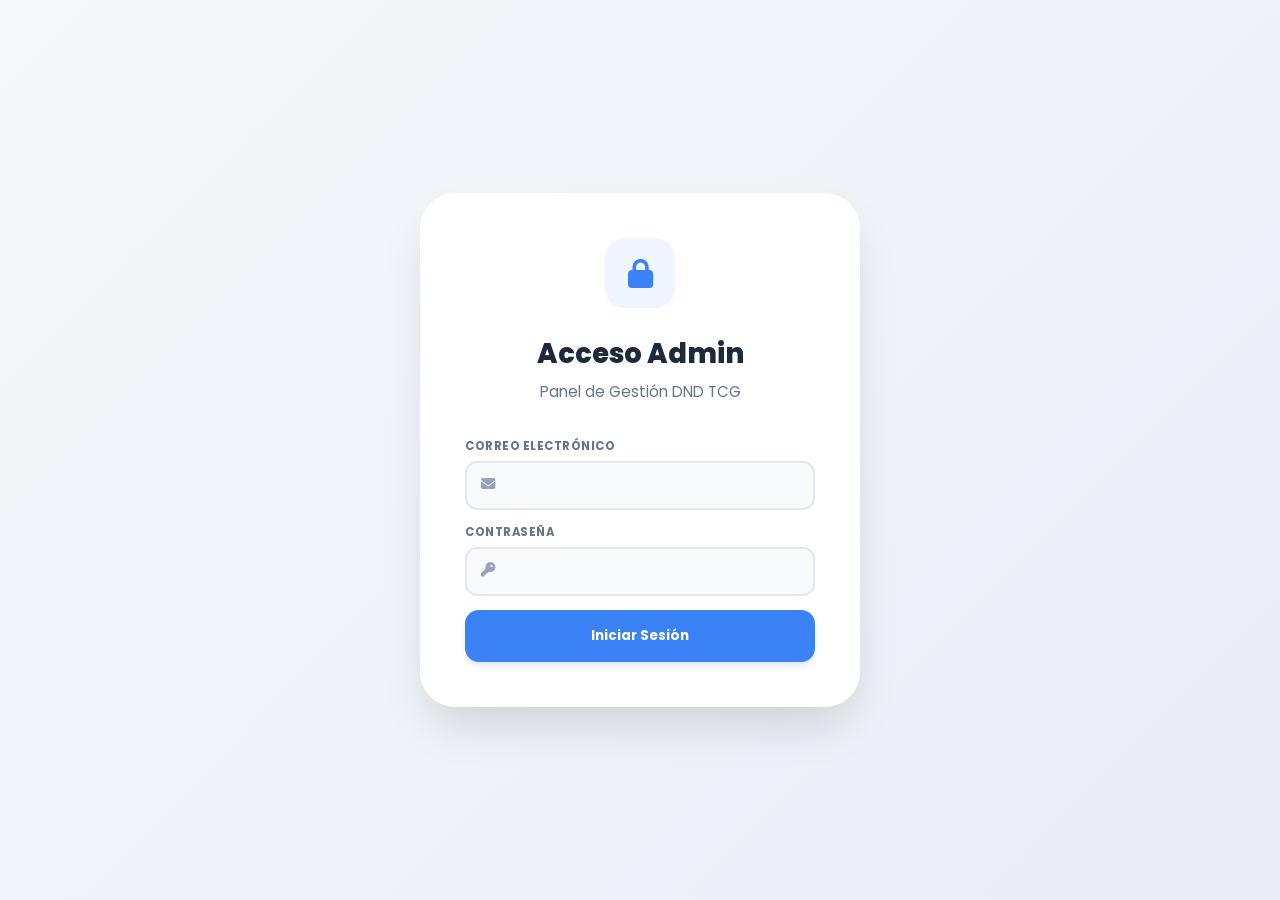
==== commit a0e5c92b: "Update admin.html" ====
--- a/admin.html
+++ b/admin.html
@@ -26,12 +26,12 @@
             <form id="loginForm">
                 <div class="login-field">
                     <label>Correo Electrónico</label>
-                    <input type="email" id="username" placeholder="admin@dndtcg.com" required>
+                    <input type="email" id="username" required>
                     <i class="fas fa-envelope"></i>
                 </div>
                 <div class="login-field">
                     <label>Contraseña</label>
-                    <input type="password" id="password" placeholder="••••••••" required>
+                    <input type="password" id="password" required>
                     <i class="fas fa-key"></i>
                 </div>
                 <button type="submit" id="loginBtnSubmit" class="confirm-button" style="width: 100%; padding: 16px;">Iniciar Sesión</button>
@@ -60,7 +60,6 @@
         <main class="main-content">
             <header class="main-header"><h2 id="main-title" style="font-weight: 800;">Dashboard</h2></header>
 
-            <!-- SECCIONES -->
             <section id="dashboard-section" class="admin-section active">
                 <div class="dashboard-stats">
                     <div class="stat-card"><h3>Total Cartas</h3><p id="totalCardsCount">0</p></div>
@@ -74,7 +73,7 @@
                 <div style="display: flex; justify-content: space-between; align-items: center; margin-bottom: 25px; gap: 15px;">
                     <div class="search-bar-container">
                         <i class="fas fa-search"></i>
-                        <input type="text" id="inventorySearch" placeholder="Nombre o código...">
+                        <input type="text" id="inventorySearch">
                     </div>
                     <div style="display: flex; gap: 10px;">
                         <button class="confirm-button" style="background: #10b981;" onclick="window.openTCGScanner()">
@@ -107,7 +106,7 @@
                 <div style="background: white; padding: 25px; border-radius: 24px; box-shadow: 0 4px 12px rgba(0,0,0,0.05);">
                     <h3 style="margin-bottom: 15px;">Comparativa de Mercado</h3>
                     <div style="display: flex; gap: 12px; margin-bottom: 20px;">
-                        <input type="text" id="compSearchInput" placeholder="Ej: 028/151" style="flex: 1; padding: 14px; border: 1.5px solid #e2e8f0; border-radius: 14px;">
+                        <input type="text" id="compSearchInput" style="flex: 1; padding: 14px; border: 1.5px solid #e2e8f0; border-radius: 14px;">
                         <button class="confirm-button" onclick="window.handleMarketComparisonUI()">Analizar</button>
                     </div>
                     <div id="comparisonResults" style="display: none;">
@@ -139,7 +138,7 @@
         </main>
     </div>
 
-    <!-- MODAL CARTA -->
+    <!-- MODAL CARTA SIN PLACEHOLDERS -->
     <div id="cardModal" class="admin-modal">
         <div class="admin-modal-content wide">
             <button class="close-button" onclick="window.closeModalUI(document.getElementById('cardModal'))">&times;</button>
@@ -150,16 +149,16 @@
                     <form id="cardForm">
                         <input type="hidden" id="cardId">
                         <div style="display: flex; flex-direction: column;">
-                            <div class="login-field"><label>Nombre de la Carta</label><input type="text" id="cardName" placeholder="Ej: Sylveon ex" required><i class="fas fa-signature"></i></div>
+                            <div class="login-field"><label>Nombre de la Carta</label><input type="text" id="cardName" required><i class="fas fa-signature"></i></div>
                             <div style="display: flex; gap: 15px;">
-                                <div class="login-field" style="flex: 1;"><label>Código</label><input type="text" id="cardCode" placeholder="41/131" required><i class="fas fa-barcode"></i></div>
-                                <div class="login-field" style="flex: 1.2;"><label>Expansión</label><input type="text" id="cardExpansion" placeholder="Prismatic Evolutions"><i class="fas fa-layer-group"></i></div>
+                                <div class="login-field" style="flex: 1;"><label>Código</label><input type="text" id="cardCode" required><i class="fas fa-barcode"></i></div>
+                                <div class="login-field" style="flex: 1.2;"><label>Expansión</label><input type="text" id="cardExpansion"><i class="fas fa-layer-group"></i></div>
                             </div>
                             <div style="display: flex; gap: 15px;">
-                                <div class="login-field" style="flex: 1;"><label>Precio ($)</label><input type="number" step="0.01" id="cardPrice" placeholder="0.00" required><i class="fas fa-tag"></i></div>
-                                <div class="login-field" style="flex: 1;"><label>Stock</label><input type="number" id="cardStock" placeholder="0" required><i class="fas fa-cubes"></i></div>
+                                <div class="login-field" style="flex: 1;"><label>Precio ($)</label><input type="number" step="0.01" id="cardPrice" required><i class="fas fa-tag"></i></div>
+                                <div class="login-field" style="flex: 1;"><label>Stock</label><input type="number" id="cardStock" required><i class="fas fa-cubes"></i></div>
                             </div>
-                            <div class="login-field"><label>URL de Imagen</label><input type="url" id="cardImage" placeholder="https://..."><i class="fas fa-image"></i></div>
+                            <div class="login-field"><label>URL de Imagen</label><input type="url" id="cardImage"><i class="fas fa-image"></i></div>
                             <button type="submit" class="confirm-button" style="width: 100%; margin-top: 10px; padding: 18px;">Guardar Cambios</button>
                         </div>
                     </form>
@@ -180,7 +179,6 @@
         </div>
     </div>
 
-    <!-- OTROS MODALES -->
     <div id="sealedProductModal" class="admin-modal">
         <div class="admin-modal-content">
             <button class="close-button" onclick="window.closeModalUI(document.getElementById('sealedProductModal'))">&times;</button>
@@ -195,6 +193,7 @@
             </form>
         </div>
     </div>
+    
     <div id="categoryModal" class="admin-modal">
         <div class="admin-modal-content">
             <button class="close-button" onclick="window.closeModalUI(document.getElementById('categoryModal'))">&times;</button>
@@ -202,9 +201,9 @@
             <form id="categoryForm"><input type="hidden" id="categoryId"><div class="login-field"><label>Nombre</label><input type="text" id="categoryName" required><i class="fas fa-tags"></i></div><button type="submit" class="confirm-button" style="width: 100%;">Guardar Categoría</button></form>
         </div>
     </div>
+
     <div id="alertModal" class="admin-modal"><div class="admin-modal-content" style="text-align: center; max-width: 400px;"><i class="fas fa-exclamation-circle" style="font-size: 3rem; color: #f59e0b; margin-bottom: 15px;"></i><h3 id="alertTitle" style="font-weight: 800;">Atención</h3><p id="alertText" style="margin: 15px 0 25px; color: #64748b; line-height: 1.6;"></p><button class="confirm-button" onclick="window.closeModalUI(document.getElementById('alertModal'))" style="width: 100%;">Entendido</button></div></div>
 
-    <!-- Script Principal -->
     <script type="module" src="js/admin.js"></script>
 </body>
 </html>
--- a/css/admin.css
+++ b/css/admin.css
@@ -36,7 +36,7 @@
 .admin-section { display: none !important; }
 .admin-section.active { display: block !important; animation: fadeIn 0.3s ease; }
 
-/* --- BARRA DE BÚSQUEDA PRINCIPAL (DISEÑO MEJORADO) --- */
+/* --- BARRA DE BÚSQUEDA PRINCIPAL --- */
 .search-bar-container { position: relative; flex: 1; max-width: 350px; }
 .search-bar-container i { position: absolute; left: 15px; top: 50%; transform: translateY(-50%); color: #94a3b8; font-size: 0.9rem; pointer-events: none; }
 .search-bar-container input { 
@@ -48,9 +48,8 @@
     background: white; 
     font-size: 0.85rem;
     transition: 0.2s;
-    box-shadow: 0 2px 4px rgba(0,0,0,0.02);
 }
-.search-bar-container input:focus { border-color: #3b82f6; box-shadow: 0 4px 10px rgba(59, 130, 246, 0.1); }
+.search-bar-container input:focus { border-color: #3b82f6; box-shadow: 0 4px 10px rgba(59, 130, 246, 0.08); }
 
 /* --- STATS DASHBOARD --- */
 .dashboard-stats { display: grid; grid-template-columns: repeat(auto-fit, minmax(200px, 1fr)); gap: 15px; }
